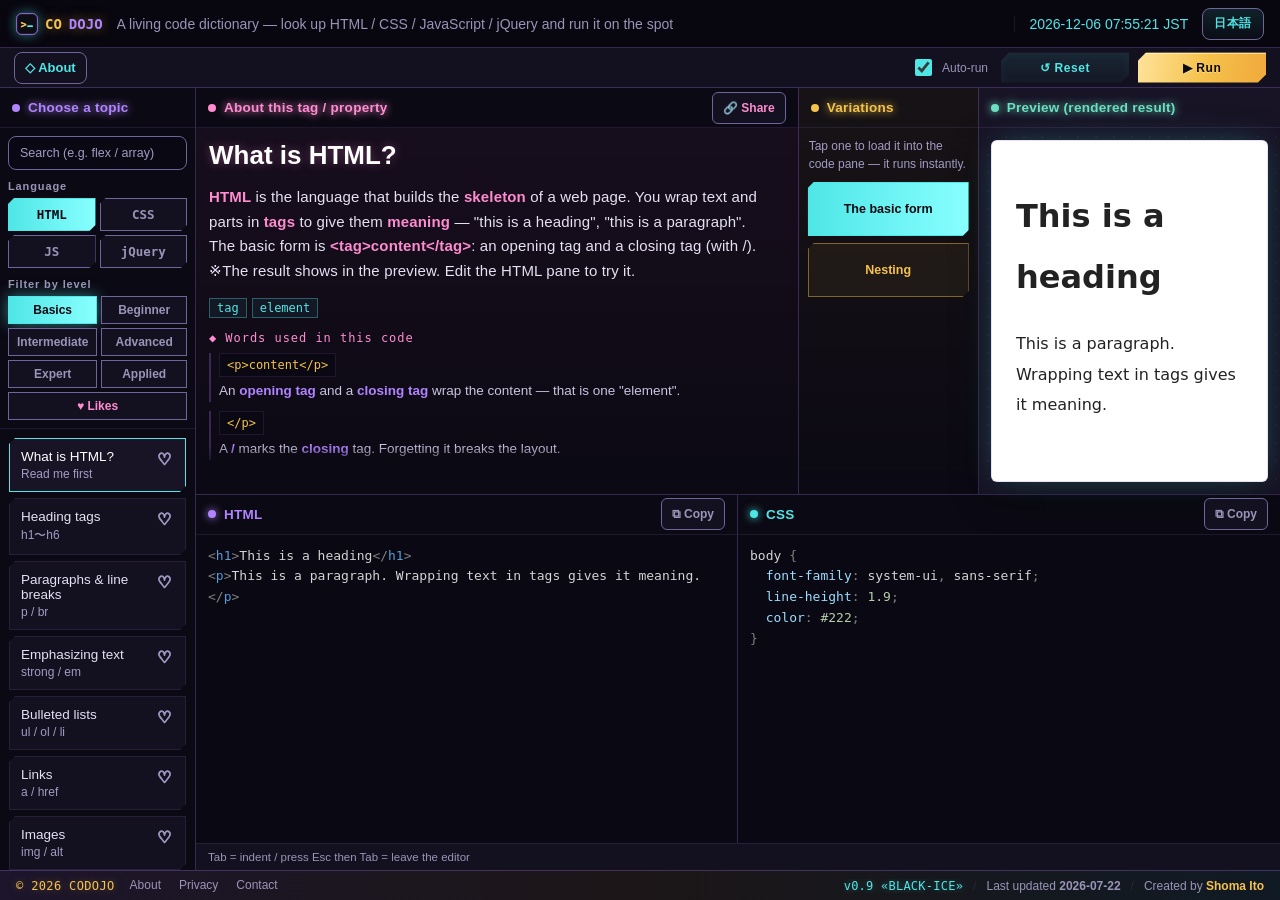
==== index.html @ 3b855302 "refactor: ブランド名を CODING NEON から CODOJO へ変更 表示名・メタ情報・ロゴを CODOJO に統一。ソースファイルを codojo.css / codojo.js に" ====
<!DOCTYPE html>
<html lang="ja">
<head>
<meta charset="utf-8">
<meta name="viewport" content="width=device-width, initial-scale=1">
<title>CODOJO — 動くコード辞書｜HTML・CSS・JavaScript・jQuery</title>
<meta name="description" content="CODOJO は、HTML・CSS・JavaScript・jQuery を引いてその場で動かせる無料のコード辞書。タグ・プロパティ・命令の意味を、丁寧な説明とすぐ動くプレビューで確かめられます。「読んでも分からない」を「見れば分かる」に。">
<meta name="author" content="Shoma Ito">
<meta name="theme-color" content="#0B0913">
<link rel="icon" href="favicon.svg" type="image/svg+xml">
<link rel="apple-touch-icon" href="apple-touch-icon.png">
<!-- ★公開前に対応：YOUR-DOMAIN.example を実際の公開ドメインへ置換（canonical / og:url / og:image / twitter:image の4箇所）。
     og:image は絶対URL必須：SNSのサーバーはサイトの外から読みに来るため、相対パスだと画像を取得できない -->
<link rel="canonical" href="https://magasasu.github.io/codojo/">
<meta property="og:type" content="website">
<meta property="og:site_name" content="CODOJO">
<meta property="og:title" content="CODOJO — 動くコード辞書">
<meta property="og:description" content="HTML・CSS・JavaScript・jQuery を引いて、その場で動かして確かめられる無料のコード辞書。">
<meta property="og:image" content="https://magasasu.github.io/codojo/ogp.png">
<meta property="og:image:width" content="1200">
<meta property="og:image:height" content="630">
<meta property="og:url" content="https://magasasu.github.io/codojo/">
<meta name="twitter:card" content="summary_large_image">
<meta name="twitter:title" content="CODOJO — 動くコード辞書">
<meta name="twitter:description" content="HTML・CSS・JavaScript・jQuery を引いて、その場で動かして確かめられる無料のコード辞書。">
<meta name="twitter:image" content="https://magasasu.github.io/codojo/ogp.png">
<link rel="stylesheet" href="css/codojo.css"></head>
<body>

<a class="skip-link" href="#descTitle" data-i18n="skip">本文へスキップ</a>

<header class="header">
  <h1 class="logo"><img class="logo-icon" src="favicon.svg" alt="" width="22" height="22">CO<b>DOJO</b></h1>
  <span class="tagline" data-i18n="tagline">動くコード辞書 — HTML / CSS / JavaScript / jQuery を引いて、その場で動かせます</span>
  <span class="spacer"></span>
  <span class="clock" id="clock">----年--月--日--時--分--秒</span>
  <button class="lang-toggle" id="langToggle" type="button" aria-label="Switch to English">EN</button>
  <a class="about-link header-about" href="about.html" data-i18n="about">◇ このサイトについて</a>
  <button class="menu-toggle" id="menuToggle" type="button" data-i18n="menu" aria-label="項目メニューを開く" aria-controls="effectsPane" aria-expanded="false">☰ メニュー</button>
</header>

<div class="toolbar">
  <a class="about-link" href="about.html" data-i18n="about">◇ このサイトについて</a>
  <div class="right" id="controls">
    <label class="auto"><input type="checkbox" id="autorun" checked> <span data-i18n="autorun">自動実行</span></label>
    <button class="btn ghost" id="resetBtn" data-i18n="reset">↺ リセット</button>
    <button class="btn primary" id="runBtn" data-i18n="run">▶ 実行</button>
  </div>
</div>

<div class="menu-backdrop" id="menuBackdrop"></div>
<main class="main" id="mainContent">
  <!-- 項目を引く（左・全高／狭い画面ではハンバーガーで開閉） -->
  <aside class="pane p-effects" id="effectsPane" role="dialog" aria-label="項目メニュー" aria-modal="false">
    <a class="drawer-about" href="about.html" data-i18n="about">◇ このサイトについて</a>
    <div class="phead"><h2 class="phead-title" id="headItems"><span class="dot" style="background:var(--violet)"></span><span data-i18n="pane_items">項目を選ぶ</span></h2></div>
    <div class="search-wrap">
      <input id="search" class="search" type="search" placeholder="検索（例: flex / 配列）" data-i18n-ph="search_ph" data-i18n-al="search_al" aria-label="全言語から項目を検索" autocomplete="off">
      <button id="searchClear" class="search-clear" type="button" title="検索をクリア" data-i18n-tt="search_clear" data-i18n-al="search_clear" aria-label="検索をクリア" hidden>✕</button>
    </div>
    <!-- 言語（HTML/CSS/JS/jQuery）と難易度は別の軸。グループ見出しで区別する -->
    <p class="group-label" id="langsLabel" data-i18n="grp_lang">言語</p>
    <div class="langs" id="langs" role="tablist" aria-labelledby="langsLabel"></div>
    <p class="group-label" id="tabsLabel" data-i18n="grp_level">難易度でしぼる</p>
    <div class="tabs" id="tabs" role="tablist" aria-labelledby="tabsLabel"></div>
    <div class="fx-list" id="list" aria-label="項目一覧"></div>
    <noscript><p style="color:#FF6076;font-size:12px;padding:8px" data-i18n="noscript">JavaScriptを有効にしてください。</p></noscript>
  </aside>

  <div class="stack">
    <!-- 上段：説明 / バリエーション / プレビュー（高さ揃い） -->
    <div class="row row-top">
      <section class="pane p-desc" aria-labelledby="descHead">
        <div class="phead"><h2 class="phead-title"><span class="dot" style="background:var(--pink)"></span><span id="descHead">この項目の説明</span></h2><button class="sharebtn" id="shareBtn" type="button" data-i18n="share" data-i18n-tt="share_tt" title="この項目へのリンクをコピー">🔗 共有</button></div>
        <div class="desc-body">
          <h3 class="desc-title" id="descTitle" tabindex="-1"></h3>
          <p class="desc-lead" id="descLead"></p>
          <div class="tags-line" id="tagsLine"></div>
          <p class="prep-title" data-i18n="prep_title">◆ このコードで使う言葉</p>
          <div class="prep" id="prep"></div>
        </div>
      </section>
      <aside class="pane p-vars" aria-labelledby="headVars">
        <div class="phead"><h2 class="phead-title" id="headVars"><span class="dot" style="background:var(--gold)"></span><span data-i18n="vars">バリエーション</span></h2></div>
        <div class="var-hint" data-i18n="var_hint">押すとコード窓に入り、すぐ反映されます。</div>
        <div class="var-list" id="vars"></div>
      </aside>
      <section class="pane p-preview" aria-labelledby="prevHead">
        <div class="phead"><h2 class="phead-title"><span class="live"></span><span id="prevHead">プレビュー（表示結果）</span></h2></div>
        <div class="frame-pad"><iframe id="preview" sandbox="allow-scripts allow-modals" title="プレビュー"></iframe></div>
      </section>
    </div>

    <!-- 操作ボタン：タブレット以下でバリエ・プレビューの下に表示（PCはツールバー右へ） -->
    <div class="row-controls" id="mobileControls"></div>

    <!-- 下段：ログ / JS / HTML / CSS（高さ揃い） -->
    <div class="row row-bottom">
      <section class="pane p-log" aria-labelledby="logLabel">
        <div class="phead"><h2 class="phead-title"><button class="pane-toggle" type="button" aria-expanded="true"><span class="dot"></span><span id="logLabel" data-i18n="log">ログ</span></button></h2></div>
        <div class="log" id="log" role="log" aria-live="polite"><div class="cl idle" data-i18n="log_idle">// 動かない時は、ここに原因を日本語で出します</div></div>
      </section>
      <section class="pane p-js" aria-labelledby="jsLabel">
        <div class="phead"><h2 class="phead-title"><button class="pane-toggle" type="button" aria-expanded="true"><span class="dot"></span><span id="jsLabel">JavaScript</span></button></h2><button class="copybtn" type="button" data-target="edJS" data-i18n="copy" data-i18n-tt="copy_tt" title="コードをコピー">⧉ コピー</button></div>
        <div class="editor"><pre class="hl" aria-hidden="true"><code id="hlJS"></code></pre><textarea id="edJS" spellcheck="false" aria-labelledby="jsLabel" aria-describedby="edHelp"></textarea></div>
      </section>
      <section class="pane p-html" aria-labelledby="htmlLabel">
        <div class="phead"><h2 class="phead-title"><button class="pane-toggle" type="button" aria-expanded="true"><span class="dot"></span><span id="htmlLabel">HTML</span></button></h2><button class="copybtn" type="button" data-target="edHTML" data-i18n="copy" data-i18n-tt="copy_tt" title="コードをコピー">⧉ コピー</button></div>
        <div class="editor"><pre class="hl" aria-hidden="true"><code id="hlHTML"></code></pre><textarea id="edHTML" spellcheck="false" aria-labelledby="htmlLabel" aria-describedby="edHelp"></textarea></div>
      </section>
      <section class="pane p-css" aria-labelledby="cssLabel">
        <div class="phead"><h2 class="phead-title"><button class="pane-toggle" type="button" aria-expanded="true"><span class="dot"></span><span id="cssLabel">CSS</span></button></h2><button class="copybtn" type="button" data-target="edCSS" data-i18n="copy" data-i18n-tt="copy_tt" title="コードをコピー">⧉ コピー</button></div>
        <div class="editor"><pre class="hl" aria-hidden="true"><code id="hlCSS"></code></pre><textarea id="edCSS" spellcheck="false" aria-labelledby="cssLabel" aria-describedby="edHelp"></textarea></div>
      </section>
    </div>
    <!-- コード窓のキー操作の案内（3窓で共有。エディタの作法そのものが教材になる） -->
    <p class="ed-help" id="edHelp" data-i18n="ed_help">Tab＝インデント／Esc を押してから Tab＝窓の外へ移動</p>
  </div>
</main>

<!-- 最下部バー：著作権（左）／バージョン・最終更新・製作者（右） -->
<footer class="ticker" id="bottomBar">
  <span class="foot-copy">© 2026 CODOJO</span>
  <nav class="foot-nav" aria-label="フッター">
    <a href="about.html" data-i18n="foot_about">このサイトについて</a>
    <a href="about.html#privacy" data-i18n="foot_privacy">プライバシー</a>
    <a href="about.html#contact" data-i18n="foot_contact">お問い合わせ</a>
  </nav>
  <span class="foot-right">
    <span class="foot-ver" id="footVer">v0.9 «BLACK-ICE»</span>
    <span class="foot-sep">/</span>
    <span class="foot-upd"><span data-i18n="foot_upd">最終更新</span> <b id="lastUpdate">2026-07-22</b></span>
    <span class="foot-sep">/</span>
    <span class="foot-author">Created by <b>Shoma Ito</b></span>
  </span>
</footer>

<!-- jquery.js=jQuery本体(文字列)、codojo.js=サイト本体のJS -->


<script src="js/jquery.js"></script>
<script src="js/htmlcss_categories.js"></script>
<script src="js/codojo.js"></script>
</body>
</html>
---- css/codojo.css ----
/* =========================================================================
   色の役割（この表を破らないこと）
     --cyan   … 「選択中／現在地」専用。言語・難易度タブ・項目・バリエの選択表示
     --gold   … 「実行」＝主要アクション専用（▶ 実行 ボタン）
     --pink   … 「お気に入り（いいね）」と説明パネルの識別
     --violet … 項目一覧・HTMLの識別色（状態ではなく“そこが何か”を示す）
     --ok/--err … 実行結果（成功／エラー）
   ※同じ意味に別の色を当てない。状態(cyan)と識別(violet/pink/gold)を混ぜない。
   ========================================================================= */
  :root{
    --void:#0B0913; --panel:#13101F; --panel2:#181426; --code:#0A0812;
    --edge:rgba(176,132,255,.26); --edge2:rgba(176,132,255,.12);
    /* 入力欄・操作部品の枠線は「どこが部品か」を示す情報なので 3:1 が要る（WCAG 1.4.11）。
       装飾用の --edge2(1.07:1) とは別に、コントラストを満たす枠色を用意する */
    --edge-input:#6F659B;
    --gold:#F5C24B; --violet:#B084FF; --cyan:#4FE6E6; --magenta:#F45BD6; --pink:#FF8BD0;
    --ok:#6CE0C0; --err:#FF6076;
    --text:#E5E1F4; --dim:#9A94B8; --dim2:#A29CC4;
    --mono:"Cascadia Code","Consolas",ui-monospace,monospace;
    --jp:"Yu Gothic","Hiragino Kaku Gothic ProN","Meiryo",sans-serif;
  }
  *{box-sizing:border-box;}
  html,body{margin:0;height:100%;background:var(--void);color:var(--text);font-family:var(--jp);}
  body{display:flex;flex-direction:column;overflow:hidden;font-size:14px;}
  ::selection{background:rgba(245,194,74,.3);}

  /* ===== スキップリンク（キーボードで項目一覧を飛ばして本文へ / WCAG 2.4.1） ===== */
  .skip-link{position:fixed;top:-100px;left:8px;z-index:100;font-family:var(--jp);font-size:13px;font-weight:800;
    color:var(--void);background:var(--cyan);border-radius:0 0 8px 8px;padding:10px 18px;text-decoration:none;transition:top .15s;}
  .skip-link:focus{top:0;outline:2px solid #fff;outline-offset:2px;}

  /* ===== スクロールバー（サイト全体でネオンテーマに統一） ===== */
  *{scrollbar-width:thin;scrollbar-color:rgba(176,132,255,.5) transparent;}
  ::-webkit-scrollbar{width:10px;height:10px;}
  ::-webkit-scrollbar-track{background:transparent;}
  ::-webkit-scrollbar-thumb{
    background:linear-gradient(180deg,rgba(176,132,255,.6),rgba(79,230,230,.5));
    border-radius:10px;border:2px solid transparent;background-clip:padding-box;}
  ::-webkit-scrollbar-thumb:hover{
    background:linear-gradient(180deg,rgba(176,132,255,.9),rgba(79,230,230,.75));
    background-clip:padding-box;}
  ::-webkit-scrollbar-corner{background:transparent;}

  /* ===== ヘッダー ===== */
  .header{display:flex;align-items:center;gap:14px;height:48px;padding:0 16px;border-bottom:1px solid var(--edge);background:rgba(7,6,14,.75);flex:none;}
  .header .logo{display:inline-flex;align-items:center;gap:7px;font-family:var(--mono);font-size:14px;font-weight:700;color:var(--gold);text-shadow:0 0 12px rgba(245,194,74,.5);white-space:nowrap;}
  .header .logo .logo-icon{width:22px;height:22px;flex:none;filter:drop-shadow(0 0 6px rgba(79,230,230,.5));}
  .header .logo b{color:var(--violet);}
  .header .tagline{font-size:14px;color:var(--dim);white-space:nowrap;overflow:hidden;text-overflow:ellipsis;}
  .header .spacer{margin-left:auto;}
  .header .clock{font-family:var(--jp);font-size:14px;color:var(--cyan);white-space:nowrap;border-left:1px solid var(--edge2);padding-left:14px;font-variant-numeric:tabular-nums;}

  /* ===== ツールバー ===== */
  .toolbar{display:flex;align-items:center;gap:12px;height:40px;padding:0 14px;border-bottom:1px solid var(--edge);background:var(--panel);flex:none;}
  .toolbar .about-link{display:inline-flex;align-items:center;min-height:32px;font-family:var(--jp);font-size:13px;font-weight:700;color:var(--cyan);text-decoration:none;padding:5px 10px;border:1px solid var(--edge-input);border-radius:8px;transition:.15s;}
  .toolbar .about-link:hover{color:#fff;border-color:var(--cyan);box-shadow:0 0 12px rgba(79,230,230,.3);}
  /* ハンバーガー（狭い画面のみ表示）／ドロワーの背景
     色は violet：このボタンが開くのは「項目一覧」であり、violet はその識別色。
     cyan は「選択中」専用のため使わない（色の役割表） */
  .menu-toggle{display:none;font-family:var(--jp);font-size:13px;font-weight:800;letter-spacing:.04em;cursor:pointer;min-height:44px;
    color:var(--void);background:linear-gradient(100deg,var(--violet),var(--pink));border:1px solid var(--violet);border-radius:8px;padding:7px 14px;transition:.15s;
    box-shadow:0 0 16px rgba(176,132,255,.5);animation:menuPulse 2s ease-in-out infinite;}
  .menu-toggle:hover{filter:brightness(1.08);box-shadow:0 0 26px rgba(255,139,208,.7);}
  .menu-toggle:focus-visible{outline:2px solid var(--cyan);outline-offset:2px;}
  @keyframes menuPulse{0%,100%{box-shadow:0 0 14px rgba(176,132,255,.45);}50%{box-shadow:0 0 24px rgba(255,139,208,.7);}}
  .menu-backdrop{display:none;position:fixed;inset:0;background:rgba(5,4,12,.62);z-index:55;backdrop-filter:blur(1px);}
  /* ヘッダー右のサイト説明リンク（タブレット時のみ表示） */
  .header .about-link.header-about{display:none;align-items:center;min-height:44px;font-family:var(--jp);font-size:12px;font-weight:700;color:var(--cyan);text-decoration:none;border:1px solid var(--edge-input);border-radius:8px;padding:5px 10px;white-space:nowrap;}
  .header .about-link.header-about:hover{color:#fff;border-color:var(--cyan);box-shadow:0 0 12px rgba(79,230,230,.3);}
  /* 言語トグル（日本語 / English） */
  .lang-toggle{font-family:var(--mono);font-size:12px;font-weight:800;letter-spacing:.05em;cursor:pointer;color:var(--cyan);min-height:32px;
    background:linear-gradient(180deg,rgba(79,230,230,.12),rgba(79,230,230,.03));border:1px solid var(--edge-input);border-radius:8px;padding:5px 11px;transition:.15s;white-space:nowrap;}
  .lang-toggle:hover{color:#fff;border-color:var(--cyan);box-shadow:0 0 12px rgba(79,230,230,.3);}
  .lang-toggle:focus-visible{outline:2px solid var(--cyan);outline-offset:2px;}
  .toolbar .right{margin-left:auto;display:flex;align-items:center;gap:9px;}
  /* チェックボックス本体は13pxしかないが、押せる範囲はラベル全体。
     ラベル側で高さを確保して、実際のタップ対象が 24px を下回らないようにする（WCAG 2.5.8） */
  label.auto{font-family:var(--jp);font-size:12px;color:var(--dim);display:flex;align-items:center;gap:7px;cursor:pointer;min-height:32px;padding:0 4px;}
  label.auto input{width:17px;height:17px;flex:none;accent-color:var(--cyan);cursor:pointer;}
  .btn{font-family:var(--jp);font-size:12px;font-weight:800;letter-spacing:.05em;cursor:pointer;border:none;padding:8px 16px;min-width:128px;text-align:center;position:relative;
      clip-path:polygon(8px 0,100% 0,100% calc(100% - 8px),calc(100% - 8px) 100%,0 100%,0 8px);transition:transform .12s,box-shadow .25s,filter .2s;}
  .btn:active{transform:translateY(1px) scale(.985);}
  .btn.primary{color:var(--void);background:linear-gradient(100deg,#FFE39B,var(--gold) 52%,#F0A93C);
      box-shadow:0 0 0 1px rgba(245,194,74,.75),0 0 16px rgba(245,194,74,.45),inset 0 1px 0 rgba(255,255,255,.55);text-shadow:0 1px 0 rgba(255,240,200,.55);}
  .btn.primary:hover{transform:translateY(-1px);filter:brightness(1.06);box-shadow:0 0 0 1px rgba(245,194,74,.95),0 0 28px rgba(245,194,74,.75),inset 0 1px 0 rgba(255,255,255,.6);}
  .btn.ghost{color:var(--cyan);background:linear-gradient(180deg,rgba(79,230,230,.10),rgba(79,230,230,.03));
      box-shadow:0 0 0 1px var(--edge2),inset 0 0 12px rgba(79,230,230,.05);}
  .btn.ghost:hover{color:#fff;transform:translateY(-1px);box-shadow:0 0 0 1px var(--cyan),0 0 20px rgba(79,230,230,.5),inset 0 0 16px rgba(79,230,230,.12);}
  /* 操作ボタンの再配置先（PCでは非表示。タブレット以下でバリエ/プレビューの下に出す） */
  .row-controls{display:none;}

  /* ===== メイングリッド ===== */
  /* 左に「動きを選ぶ」(全高)、右は 上段=バリエ/説明/プレビュー・下段=ログ/JS/HTML/CSS の2段 */
  .main{flex:1;display:grid;grid-template-columns:196px minmax(0,1fr);min-height:0;min-width:0;}
  /* 上段52%：1440×900のノートPCで、最初に開く項目の説明＋用語が収まる高さ。
     42%だと縦900pxで用語欄が44px隠れ、このサイトの要である用語解説が初見で見えなかった。
     項目により本文量は違うので、収まらない時は下端フェード（.p-desc::after）で続きを示す */
  .stack{display:grid;grid-template-rows:minmax(150px,52%) minmax(0,1fr) auto;min-height:0;min-width:0;}
  .row{display:grid;min-height:0;min-width:0;}
  /* 上段: 説明(2fr) | バリエ(=ログと同じ180px) | プレビュー(1fr)。プレビュー左端は下段のCSS列と一致 */
  .row-top{grid-template-columns:minmax(0,2fr) 180px minmax(0,1fr);border-bottom:1px solid var(--edge);}
  .row-bottom{grid-template-columns:180px minmax(0,1fr) minmax(0,1fr) minmax(0,1fr);}
  /* HTML/CSSモードではログ窓・JS窓は不要なので隠し、HTML|CSSの2カラムに広げる */
  body[data-kind="html"] .p-log, body[data-kind="css"] .p-log,
  body[data-kind="html"] .p-js,  body[data-kind="css"] .p-js{display:none;}
  body[data-kind="html"] .row-bottom, body[data-kind="css"] .row-bottom{grid-template-columns:minmax(0,1fr) minmax(0,1fr);}
  /* ただしエラーが起きた時だけはログ窓を出す。
     隠したままだと、記法ミスの原因表示（このサイトの売り）が永久に届かない */
  body[data-kind="html"].has-error .p-log, body[data-kind="css"].has-error .p-log{display:flex;}
  body[data-kind="html"].has-error .row-bottom, body[data-kind="css"].has-error .row-bottom{grid-template-columns:180px minmax(0,1fr) minmax(0,1fr);}
  /* 列の区切り線（各段の最終列以外に右ボーダー） */
  .p-vars,.p-desc,.p-log,.p-js,.p-html{border-right:1px solid var(--edge);}
  .pane{min-width:0;min-height:0;display:flex;flex-direction:column;}
  .phead{display:flex;align-items:center;gap:8px;height:40px;padding:0 12px;font-family:var(--jp);font-size:13.5px;font-weight:700;letter-spacing:.02em;border-bottom:1px solid var(--edge2);flex:none;}
  .phead .dot{width:8px;height:8px;border-radius:50%;flex:none;}
  /* 見出しの実体（h2）。パネル見出しは見た目そのままに、支援技術には見出しとして渡す */
  .phead-title{flex:1;min-width:0;align-self:stretch;display:flex;align-items:center;gap:8px;
    margin:0;font:inherit;color:inherit;letter-spacing:inherit;}
  /* パネル見出しの開閉ボタン（PCでは通常の見出しに見せる）。
     align-self:stretch が無いと文字高(21px)しか当たり判定が無く、40pxの見出しバーの上下が死角になる */
  .pane-toggle{flex:1;min-width:0;align-self:stretch;display:flex;align-items:center;gap:8px;background:none;border:none;padding:0;margin:0;font:inherit;color:inherit;letter-spacing:inherit;text-align:left;cursor:default;}
  .pane-toggle:focus-visible{outline:2px solid var(--cyan);outline-offset:-2px;}
  /* サイドバーの軸ラベル（言語 / 難易度）。同型ボタンが11個並ぶのを2群に分ける */
  .group-label{margin:10px 8px 0;font-family:var(--jp);font-size:11px;font-weight:800;letter-spacing:.08em;color:var(--dim);}
  /* コード窓のキー操作案内 */
  .ed-help{margin:0;padding:7px 12px;font-size:11.5px;color:var(--dim);background:var(--panel);border-top:1px solid var(--edge2);}
  .copybtn{margin-left:8px;display:inline-flex;align-items:center;min-height:32px;font-family:var(--jp);font-size:12px;font-weight:700;color:var(--dim);background:var(--panel);border:1px solid var(--edge-input);border-radius:6px;padding:5px 10px;cursor:pointer;transition:.14s;white-space:nowrap;flex:none;}
  .copybtn:hover{color:#fff;border-color:var(--cyan);box-shadow:0 0 10px rgba(79,230,230,.25);}
  .copybtn.done{color:var(--void);background:linear-gradient(90deg,var(--cyan),#8ff);border-color:var(--cyan);}
  .copybtn:focus-visible{outline:2px solid var(--cyan);outline-offset:2px;}
  /* 共有ボタン（説明パネル見出しの右） */
  .sharebtn{margin-left:auto;display:inline-flex;align-items:center;min-height:32px;font-family:var(--jp);font-size:12px;font-weight:700;color:var(--pink);background:var(--panel);border:1px solid var(--edge-input);border-radius:6px;padding:5px 10px;cursor:pointer;transition:.14s;white-space:nowrap;flex:none;}
  .sharebtn:hover{color:#fff;border-color:var(--pink);box-shadow:0 0 10px rgba(255,139,208,.3);}
  .sharebtn.done{color:var(--void);background:linear-gradient(90deg,var(--pink),#ffc0e2);border-color:var(--pink);}
  .sharebtn:focus-visible{outline:2px solid var(--cyan);outline-offset:2px;}

  /* 動きを選ぶ */
  .p-effects{border-right:1px solid var(--edge);}
  .p-effects .phead{color:var(--violet);}
  /* ドロワー最上部の「このサイトについて」：スマホのみ表示（PC/タブレットはヘッダーのリンクを使う） */
  .drawer-about{display:none;}
  .langs{display:grid;grid-template-columns:1fr 1fr;gap:4px;padding:6px 8px 0;flex:none;}
  .lang{font-family:var(--mono);font-size:12.5px;font-weight:700;cursor:pointer;color:var(--dim);background:var(--panel);border:1px solid var(--edge-input);padding:8px 4px;transition:.15s;
      clip-path:polygon(6px 0,100% 0,100% calc(100% - 6px),calc(100% - 6px) 100%,0 100%,0 6px);}
  .lang:hover{color:#fff;border-color:var(--cyan);}
  /* 選択中＝cyan（色の役割表を参照。状態を示す色はcyanのみ） */
  .lang.on{color:var(--void);background:linear-gradient(90deg,var(--cyan),#8ff);border-color:var(--cyan);box-shadow:0 0 12px rgba(79,230,230,.3);}
  /* 検索窓 */
  .search-wrap{position:relative;padding:8px 8px 0;flex:none;}
  .search{width:100%;box-sizing:border-box;font-family:var(--jp);font-size:12.5px;color:var(--text);background:#0a0812;border:1px solid var(--edge-input);border-radius:8px;padding:9px 30px 9px 11px;transition:.15s;}
  .search::placeholder{color:var(--dim2);}
  .search:focus{outline:none;border-color:var(--cyan);box-shadow:0 0 0 3px rgba(79,230,230,.18);}
  .search::-webkit-search-cancel-button{display:none;}
  /* [hidden] は UA の display:none と同じ詳細度のため、作者側の display:flex が黙って勝つ。
     明示的に打ち消さないと「消すものが無いのに✕が居座り、Tabでも止まる」 */
  .search-clear{position:absolute;top:8px;right:9px;width:26px;height:calc(100% - 8px);display:flex;align-items:center;justify-content:center;background:none;border:none;color:var(--dim2);font-size:12px;cursor:pointer;padding:0;border-radius:6px;}
  .search-clear[hidden]{display:none;}
  .search-clear:hover{color:var(--pink);}
  .search-clear:focus-visible{outline:2px solid var(--cyan);outline-offset:-2px;}
  .tabs{display:grid;grid-template-columns:1fr 1fr;gap:4px;padding:6px 8px 8px;border-bottom:1px solid var(--edge2);flex:none;}
  .tab{font-family:var(--jp);font-size:12px;font-weight:700;cursor:pointer;color:var(--dim);background:var(--panel);border:1px solid var(--edge-input);padding:6px 8px;transition:.15s;}
  .tab:hover{color:#fff;border-color:var(--cyan);}
  .tab.on{color:var(--void);background:linear-gradient(90deg,var(--cyan),#8ff);border-color:var(--cyan);}
  .fx-list{flex:1;overflow-y:auto;padding:9px;display:grid;gap:6px;align-content:start;}
  .fx-item{position:relative;}
  .fx{display:block;width:100%;text-align:left;font-family:var(--jp);font-size:13.5px;color:var(--text);background:var(--panel);border:1px solid var(--edge2);padding:10px 46px 10px 11px;cursor:pointer;transition:.13s;
      clip-path:polygon(6px 0,100% 0,100% calc(100% - 6px),calc(100% - 6px) 100%,0 100%,0 6px);}
  .fx small{display:block;color:var(--dim2);font-size:12px;margin-top:3px;}
  .fx:hover{border-color:var(--cyan);background:var(--panel2);transform:translateX(2px);}
  .fx.on{border-color:var(--cyan);color:#fff;box-shadow:0 0 12px rgba(79,230,230,.25);background:var(--panel2);}
  /* いいねハート＝独立したbutton（キーボード操作可・タップ領域確保） */
  .fx-item .like{position:absolute;top:2px;right:2px;width:40px;height:40px;display:flex;align-items:center;justify-content:center;
      font-style:normal;font-size:16px;font-weight:900;line-height:1;color:var(--dim2);background:none;border:none;border-radius:8px;cursor:pointer;transition:.12s;user-select:none;-webkit-text-stroke:.7px currentColor;}
  .fx-item .like:hover{color:var(--pink);}
  .fx-item .like.on{color:var(--pink);text-shadow:0 0 8px rgba(255,139,208,.65);}
  .fx-item .like:focus-visible{outline:2px solid var(--cyan);outline-offset:1px;}
  .fx-item .lang-badge{position:absolute;top:8px;right:8px;font-style:normal;font-size:10px;font-weight:800;line-height:1;padding:3px 7px;border-radius:6px;letter-spacing:.04em;color:var(--void);pointer-events:none;}
  .fx-item .lang-badge.k-html{background:var(--violet);}
  .fx-item .lang-badge.k-css{background:var(--cyan);}
  .fx-item .lang-badge.k-js{background:var(--gold);}
  .fx-item .lang-badge.k-jq{background:var(--pink);}
  /* いいねタブ：識別はpink（♥）だが、選択状態は他タブと同じcyanで示す（役割表の一貫性） */
  .tab.like-tab{grid-column:1 / -1;color:var(--pink);border-color:var(--edge-input);}
  .tab.like-tab:hover{border-color:var(--cyan);color:#fff;}
  .tab.like-tab.on{color:var(--void);background:linear-gradient(90deg,var(--cyan),#8ff);border-color:var(--cyan);}
  /* 空状態（いいね0件・検索0件）。世界観を保ったまま「次にどうするか」を示す */
  .empty-state{padding:22px 14px;text-align:center;}
  .empty-state .em-icon{font-size:30px;line-height:1;display:block;margin-bottom:10px;filter:drop-shadow(0 0 10px rgba(176,132,255,.5));}
  .empty-state .em-title{font-size:13.5px;font-weight:800;color:var(--text);margin:0 0 6px;}
  .empty-state .em-body{color:var(--dim);font-size:12px;line-height:1.75;margin:0;}
  .empty-state .em-body b{color:var(--pink);}
  .empty-state .em-cta{margin-top:12px;font-family:var(--jp);font-size:12px;font-weight:800;cursor:pointer;color:var(--void);
    background:linear-gradient(90deg,var(--cyan),#8ff);border:1px solid var(--cyan);border-radius:8px;padding:9px 16px;min-height:44px;}
  .empty-state .em-cta:hover{filter:brightness(1.08);box-shadow:0 0 14px rgba(79,230,230,.45);}
  .empty-state .em-cta:focus-visible{outline:2px solid var(--cyan);outline-offset:2px;}

  /* バリエーション（識別=金／選択=cyan） */
  .p-vars{border-right:1px solid var(--edge);background:linear-gradient(180deg,rgba(245,194,74,.05),transparent);}
  .p-vars .phead{color:var(--gold);}
  .var-list{flex:1;overflow-y:auto;padding:9px;display:grid;gap:7px;align-content:start;}
  .var{text-align:center;font-family:var(--jp);font-size:12.5px;font-weight:700;color:var(--gold);background:rgba(245,194,74,.06);border:1px solid rgba(245,194,74,.45);padding:11px 8px;min-height:54px;display:flex;align-items:center;justify-content:center;line-height:1.35;cursor:pointer;transition:.13s;
      clip-path:polygon(6px 0,100% 0,100% calc(100% - 6px),calc(100% - 6px) 100%,0 100%,0 6px);}
  .var:hover{background:rgba(245,194,74,.16);box-shadow:0 0 12px rgba(245,194,74,.3);}
  .var.on{color:var(--void);background:linear-gradient(90deg,var(--cyan),#8ff);border-color:var(--cyan);}
  /* ヒントはボタンの直上（近接の原則）。以前はリスト下端に置かれ、PCで約140px離れていた */
  .var-hint{padding:9px 10px 0;font-size:12px;color:var(--dim2);line-height:1.6;flex:none;}

  /* 説明（ピンク） */
  .p-desc{overflow-y:auto;background:linear-gradient(180deg,rgba(244,91,214,.06),transparent);}
  .p-desc .phead{color:var(--pink);position:sticky;top:0;z-index:2;background:var(--void);}
  .desc-body{padding:11px 13px;}
  /* 下端フェード＝「まだ下に続く」の合図。項目により本文量が違い必ず収まるとは限らないため、
     スクロールできること自体を見せる（sticky なので中身が短い時は下端に張り付くだけで無害） */
  .p-desc::after{content:"";position:sticky;bottom:0;left:0;flex:none;display:block;height:26px;margin-top:-26px;
    background:linear-gradient(180deg,rgba(11,9,19,0),var(--void));pointer-events:none;}
  .desc-title{font-size:26px;font-weight:800;line-height:1.3;color:#fff;margin:0 0 12px;text-shadow:0 0 10px rgba(255,139,208,.35);}
  .desc-lead{font-size:15px;line-height:1.9;letter-spacing:.01em;color:var(--text);margin:0 0 14px;}
  .desc-lead b{color:var(--pink);font-weight:700;}
  .tags-line{display:flex;flex-wrap:wrap;gap:5px;margin:0 0 13px;}
  .tags-line .t{font-family:var(--mono);font-size:12px;color:var(--cyan);border:1px solid rgba(79,230,230,.35);background:rgba(79,230,230,.06);padding:2px 7px;}
  .prep-title{font-family:var(--mono);font-size:12px;letter-spacing:.08em;color:var(--pink);margin:0 0 8px;}
  .prep{display:grid;gap:9px;}
  .prep .row{display:flex;flex-direction:column;gap:4px;border-left:2px solid var(--edge);padding-left:8px;}
  .prep .sym{align-self:flex-start;max-width:100%;font-family:var(--mono);font-size:12px;color:var(--gold);background:var(--code);border:1px solid var(--edge2);padding:2px 7px;white-space:normal;overflow-wrap:anywhere;line-height:1.5;}
  .prep .d{font-size:13.5px;color:#C9C4E0;line-height:1.7;}
  .prep .d b{color:var(--violet);}

  .p-js .phead{color:var(--gold);}
  .p-preview{min-height:0;min-width:0;display:flex;flex-direction:column;background:var(--panel2);}
  .p-preview .phead{color:var(--ok);}
  .p-preview .phead .live{width:8px;height:8px;border-radius:50%;background:var(--ok);box-shadow:0 0 8px var(--ok);animation:blink 1.5s step-end infinite;}
  @keyframes blink{50%{opacity:.3}}
  .frame-pad{flex:1;min-height:0;padding:12px;background:linear-gradient(180deg,var(--panel2),#0E0B18);background-image:radial-gradient(rgba(176,132,255,.06) 1px,transparent 1px);background-size:18px 18px;}
  iframe{width:100%;height:100%;border:1px solid var(--edge);border-radius:6px;background:#fff;box-shadow:0 10px 40px rgba(0,0,0,.4);}

  /* JS / HTML / CSS / ログ（下段パネル） */
  .p-html,.p-css,.p-log{min-height:0;min-width:0;display:flex;flex-direction:column;}
  .p-html .phead{color:var(--violet);}
  .p-css .phead{color:var(--cyan);}
  .p-log .phead{color:var(--ok);}
  .p-html .dot{background:var(--violet);box-shadow:0 0 8px var(--violet);}
  .p-css .dot{background:var(--cyan);box-shadow:0 0 8px var(--cyan);}
  .p-log .dot{background:var(--ok);box-shadow:0 0 8px var(--ok);}
  .p-js .dot{background:var(--gold);box-shadow:0 0 8px var(--gold);}

  /* VSCode風ハイライト：色付き<pre>の上に透明textareaを重ねる */
  .editor{position:relative;flex:1;min-height:0;min-width:0;overflow:hidden;background:var(--code);}
  .p-js .editor{background:#0C0916;}
  .editor>pre.hl,.editor>textarea{
    margin:0;position:absolute;top:0;left:0;right:0;bottom:0;
    font-family:var(--mono);font-size:13px;line-height:1.6;letter-spacing:0;
    padding:11px 12px;border:0;box-sizing:border-box;tab-size:2;white-space:pre-wrap;overflow-wrap:break-word;}
  .p-js .editor>pre.hl,.p-js .editor>textarea{font-size:13px;}
  /* textareaはスクロールバー分の溝を常に確保し、pre側も同じ幅を右に足す。
     これをしないと折り返し幅がズレてキャレット位置がずれる */
  .editor>pre.hl{z-index:0;color:#D4D4D4;overflow:hidden;pointer-events:none;padding-right:22px;}
  /* codeタグはブラウザ標準の等幅フォントが勝手に当たり、textareaと文字幅がずれて
     キャレット位置が狂う。全指標をpre/textareaと完全一致させる */
  .editor>pre.hl code{font-family:inherit;font-size:inherit;line-height:inherit;letter-spacing:inherit;white-space:inherit;overflow-wrap:inherit;font-style:normal;}
  .editor>textarea{z-index:1;color:transparent;background:transparent;caret-color:#E6E6E6;resize:none;outline:none;overflow-y:auto;overflow-x:hidden;scrollbar-gutter:stable;}
  /* 同じ見た目の窓が3つ並ぶため、キャレットだけでは「今どの窓にいるか」が分からない */
  .editor>textarea:focus-visible{outline:2px solid var(--cyan);outline-offset:-2px;}
  .editor>textarea::selection{background:rgba(120,150,255,.35);}
  /* トークン色（VSCode Dark+） */
  /* 斜体は文字幅が変わり折り返し位置がずれるため使わない */
  .tok-com{color:#6A9955;}
  .tok-str{color:#CE9178;}
  .tok-key{color:#569CD6;}
  .tok-num{color:#B5CEA8;}
  .tok-fn{color:#DCDCAA;}
  .tok-prop{color:#9CDCFE;}
  .tok-tag{color:#569CD6;}
  .tok-attr{color:#9CDCFE;}
  .tok-sel{color:#D7BA7D;}
  .tok-punc{color:#808080;}

  .p-log{background:var(--void);}
  .log{flex:1;overflow-y:auto;padding:9px 12px;font-family:var(--mono);font-size:12px;}
  .log .cl{display:flex;gap:8px;padding:2px 0;line-height:1.5;}
  .log .cl .t{color:var(--dim2);flex:none;}
  .log .log-ok .m{color:var(--ok);}
  .log .log-info .m{color:var(--violet);}
  .log .log-err .m{color:var(--err);}
  .log .log-err .hint{color:#ffd0d6;display:block;margin-top:2px;}
  .log .idle{color:var(--dim2);}

  /* ===== 最下部フッター（著作権／版・更新・製作者） ===== */
  .ticker{min-height:30px;flex:none;display:flex;align-items:center;gap:12px;padding:0 16px;overflow:hidden;white-space:nowrap;
      border-top:1px solid var(--edge);background:linear-gradient(90deg,rgba(176,132,255,.10),rgba(245,194,74,.07),rgba(79,230,230,.08));}
  .ticker .foot-copy{font-family:var(--mono);font-size:12px;color:var(--gold);letter-spacing:.03em;text-shadow:0 0 8px rgba(245,194,74,.35);}
  .ticker .foot-nav{display:flex;align-items:center;gap:12px;}
  /* ナビ内の独立リンクは 2.5.8 の「インライン」例外が効かないため 24px を確保する */
  .ticker .foot-nav a{display:inline-flex;align-items:center;min-height:24px;padding:0 3px;font-family:var(--jp);font-size:12px;color:var(--dim);text-decoration:none;border-bottom:1px solid transparent;}
  .ticker .foot-nav a:hover{color:var(--cyan);border-bottom-color:var(--cyan);}
  .ticker .foot-nav a:focus-visible{outline:2px solid var(--cyan);outline-offset:2px;}
  .ticker .foot-right{margin-left:auto;display:flex;align-items:center;gap:10px;min-width:0;font-size:12px;color:var(--dim);overflow:hidden;}
  .ticker .foot-ver{font-family:var(--mono);color:var(--cyan);letter-spacing:.02em;text-shadow:0 0 8px rgba(79,230,230,.4);}
  .ticker .foot-sep{color:var(--edge2);}
  .ticker .foot-upd{font-family:var(--jp);font-variant-numeric:tabular-nums;overflow:hidden;text-overflow:ellipsis;}
  .ticker .foot-upd b{color:var(--dim);font-weight:700;}
  .ticker .foot-author{font-family:var(--jp);}
  .ticker .foot-author b{color:var(--gold);font-weight:700;}

  /* ===== ネオン装飾（走査線なし・グローのみ） ===== */
  /* ヘッダー下端のネオンライン */
  .header{box-shadow:0 1px 16px -4px rgba(79,230,230,.3);}
  /* パネル見出しをネオン発光 */
  .phead{text-shadow:0 0 8px currentColor;}
  /* 選択中の言語・タブ・項目・バリエのグロー増強（すべて cyan＝選択の色） */
  .lang.on{box-shadow:0 0 16px rgba(79,230,230,.55);}
  .tab.on{box-shadow:0 0 15px rgba(79,230,230,.5);}
  .fx.on{box-shadow:0 0 16px rgba(79,230,230,.3);}
  .var.on{box-shadow:0 0 15px rgba(79,230,230,.5);}
  /* 「自動実行」が既定ONのため、実行ボタンは普段は押す必要がない。
     以前は常時脈動して画面最大の視覚重量を持ち、同じく脈動するメニューと主役を奪い合っていた。
     脈動は「自動実行OFF＝押さないと反映されない時」だけに限定する（JSが body に .manual-run を付ける） */
  body.manual-run .btn.primary{animation:btnPulse 2.4s ease-in-out infinite;}
  body.manual-run .btn.primary:hover{animation:none;}
  @keyframes btnPulse{
    0%,100%{box-shadow:0 0 0 1px rgba(245,194,74,.7),0 0 14px rgba(245,194,74,.4),inset 0 1px 0 rgba(255,255,255,.55);}
    50%{box-shadow:0 0 0 1px rgba(245,194,74,.95),0 0 26px rgba(245,194,74,.7),inset 0 1px 0 rgba(255,255,255,.6);}
  }
  /* プレビュー枠のネオン外周 */
  iframe{box-shadow:0 0 30px -8px rgba(79,230,230,.4),0 10px 40px rgba(0,0,0,.4);}

  /* ===== キーボード操作: フォーカスの可視化（clip-path要素はoutlineが欠けるためbox-shadow併用・WCAG 2.4.7） ===== */
  .btn:focus-visible,.lang:focus-visible,.tab:focus-visible,
  .fx:focus-visible,.var:focus-visible,.auto input:focus-visible{
    outline:2px solid var(--cyan);outline-offset:2px;
    box-shadow:0 0 0 4px rgba(79,230,230,.4);}

  /* ============================================================
     レスポンシブ：小型デスクトップ／タブレット(iPad)／スマホ
     PCは多ペイン固定。狭い画面では縦積み＋ページスクロールへ切替。
     ============================================================ */

  /* --- 小型デスクトップ：左カラムだけ圧縮（多ペイン維持） --- */
  @media (min-width:1025px) and (max-width:1180px){
    .main{grid-template-columns:172px minmax(0,1fr);}
    .row-top{grid-template-columns:minmax(0,2fr) 172px minmax(0,1fr);}
    .row-bottom{grid-template-columns:172px minmax(0,1fr) minmax(0,1fr) minmax(0,1fr);}
    .tab{font-size:11.5px;padding:6px 4px;}
  }

  /* --- タブレット（〜1024px）：全ペインを縦積み＋ページスクロール --- */
  @media (max-width:1024px){
    /* 画面固定をやめ、通常フロー＝ページ全体がスクロール。フッターは常に最下部 */
    html,body{height:auto;min-height:100%;}
    body{display:block;overflow:visible;}
    .main{display:block;flex:none;}
    .stack{display:block;}
    .row-bottom{display:block;}
    .row-top,.row-bottom{border-bottom:none;}
    .pane{height:auto;}
    /* ハンバーガー表示 */
    .menu-toggle{display:inline-flex;align-items:center;justify-content:center;}
    /* 「項目メニュー」は左からスライドインするドロワー（通常は隠す）。
       transform だけで隠すと要素は生きたままで、閉じていてもTabで画面外へフォーカスが飛ぶ。
       visibility:hidden で操作対象から外し、閉じるアニメーション終了後(.25s)に効かせる */
    .p-effects{position:fixed;top:0;left:0;bottom:0;width:min(86vw,300px);z-index:60;
      transform:translateX(-100%);visibility:hidden;transition:transform .25s ease, visibility 0s linear .25s;
      background:var(--panel);border-right:1px solid var(--edge);box-shadow:0 0 46px rgba(0,0,0,.6);}
    body.menu-open .p-effects{transform:translateX(0);visibility:visible;transition:transform .25s ease, visibility 0s;}
    body.menu-open .menu-backdrop{display:block;}
    .p-effects .fx-list{max-height:none;}   /* ドロワーは全高なので内部で伸ばす */
    /* 枠線を縦積み用に付け替え（右罫線→下罫線） */
    .p-vars,.p-desc,.p-log,.p-js,.p-html,.p-css,.p-preview{
      border-right:none;border-bottom:1px solid var(--edge);}
    /* 上段：説明 → バリエーション → プレビュー を全幅で縦に積む。
       以前は バリエ(1/3)｜プレビュー(2/3) の2カラムで、プレビュー(52vh)に引き伸ばされた
       バリエ欄にタブレットで461pxの死んだ余白ができ、見出しもスマホで2行に折れていた */
    .row-top{display:block;}
    .p-desc{overflow:visible;}
    .p-desc::after{display:none;}      /* 縦積み時はページごとスクロールするためフェード不要 */
    /* パネル内スクロールが無くなるため見出しの追従も不要。
       残すとページスクロール時にヘッダーへ貼り付いてくる */
    .p-desc .phead{position:static;}
    .p-vars{border-right:none;border-bottom:1px solid var(--edge);}
    /* バリエーションは横並びのチップに。数が少なくても余白が死なない */
    .p-vars .var-list{flex:none;display:flex;flex-wrap:wrap;gap:8px;overflow:visible;padding:9px 10px 12px;}
    .p-vars .var{flex:1 1 auto;min-width:132px;}
    .p-preview{border-bottom:none;}
    .frame-pad{flex:none;height:52vh;min-height:300px;}
    /* flex:1 だと flex-basis:0% で高さが潰れコードが見えなくなるため flex:none で固定 */
    .editor{flex:none;height:230px;}
    /* タップしやすく（推奨44px）＋中身が枠からはみ出さないよう中央寄せ */
    .lang,.tab,.var{min-height:44px;display:flex;align-items:center;justify-content:center;padding:9px 10px;line-height:1.25;text-align:center;}
    .fx{min-height:48px;display:flex;flex-direction:column;justify-content:center;gap:2px;padding:10px 50px 10px 12px;}
    .fx>span{white-space:normal;word-break:break-word;}
    .fx small{margin-top:0;}
    .fx-item .like{width:44px;height:44px;}
    /* --- ヘッダーに集約：タイトル｜このサイトについて｜メニュー（上部に固定） --- */
    .header{position:sticky;top:0;z-index:50;height:auto;flex-wrap:wrap;gap:6px 10px;padding:12px 16px;}
    .header .logo{font-size:17px;}
    .header .tagline{display:none;}
    .header .clock{display:none;}
    .header .spacer{display:none;}
    .header .about-link.header-about{display:inline-flex;align-items:center;margin-left:auto;font-size:12.5px;}
    /* ツールバーのバーは廃止（中身はヘッダーと下段の操作バーへ移動済み） */
    .toolbar{display:none;}
    /* 自動実行/リセット/実行：バリエ・プレビューの下に横並びで表示 */
    .row-controls{display:flex;align-items:center;justify-content:flex-end;flex-wrap:wrap;gap:10px;
      padding:12px 16px;border-bottom:1px solid var(--edge);background:var(--panel);}
    .row-controls .right{margin-left:0;}
    .row-controls label.auto{font-size:12px;min-height:44px;}
    /* --- フッター：中央寄せ3段スタックでおしゃれに（常に最下部） --- */
    .ticker{min-height:auto;flex-direction:column;flex-wrap:wrap;align-items:center;justify-content:center;text-align:center;gap:11px;padding:22px 16px 26px;
      background:linear-gradient(180deg,rgba(176,132,255,.09),rgba(79,230,230,.05),transparent);}
    .ticker .foot-nav{order:1;gap:14px;}
    .ticker .foot-nav a{font-size:13.5px;border-bottom-color:var(--edge2);display:inline-flex;align-items:center;min-height:44px;padding:0 6px;}
    .header .about-link.header-about{min-height:40px;}
    .ticker .foot-copy{order:2;font-size:14px;}
    .ticker .foot-right{order:3;margin-left:0;flex-wrap:wrap;justify-content:center;gap:6px 10px;font-size:12.5px;}
    /* --- 下段パネル：見出しタップで開閉するアコーディオン（既定は開いた状態） --- */
    .p-log .pane-toggle,.p-js .pane-toggle,.p-html .pane-toggle,.p-css .pane-toggle{cursor:pointer;user-select:none;}
    .p-log .phead .dot,.p-js .phead .dot,.p-html .phead .dot,.p-css .phead .dot{display:none;}
    .p-log .pane-toggle::before{content:"📋";margin-right:3px;}
    .p-js .pane-toggle::before{content:"⚡";margin-right:3px;}
    .p-html .pane-toggle::before{content:"📄";margin-right:3px;}
    .p-css .pane-toggle::before{content:"🎨";margin-right:3px;}
    .p-log .pane-toggle::after,.p-js .pane-toggle::after,.p-html .pane-toggle::after,.p-css .pane-toggle::after{
      content:"▾ 閉じる";margin-left:auto;font-size:12px;font-weight:700;color:var(--dim);letter-spacing:.02em;}
    .p-log.collapsed .pane-toggle::after,.p-js.collapsed .pane-toggle::after,.p-html.collapsed .pane-toggle::after,.p-css.collapsed .pane-toggle::after{content:"▸ 開く";color:var(--cyan);}
    :root[data-lang="en"] .p-log .pane-toggle::after,:root[data-lang="en"] .p-js .pane-toggle::after,:root[data-lang="en"] .p-html .pane-toggle::after,:root[data-lang="en"] .p-css .pane-toggle::after{content:"▾ Close";}
    :root[data-lang="en"] .p-log.collapsed .pane-toggle::after,:root[data-lang="en"] .p-js.collapsed .pane-toggle::after,:root[data-lang="en"] .p-html.collapsed .pane-toggle::after,:root[data-lang="en"] .p-css.collapsed .pane-toggle::after{content:"▸ Open";}
    .p-js.collapsed .copybtn,.p-html.collapsed .copybtn,.p-css.collapsed .copybtn{display:none;}
    /* 既定は表示（開いた状態）。collapsed が付くと本文を隠す */
    .p-log.collapsed .log,.p-js.collapsed .editor,.p-html.collapsed .editor,.p-css.collapsed .editor{display:none;}
  }

  /* --- スマホ（〜640px）：ヘッダーはロゴのみ・自動実行/時計/タグラインを省略 --- */
  @media (max-width:640px){
    body{font-size:13.5px;}
    /* ヘッダー：ロゴだけに絞ってすっきり（タグライン・時計は非表示） */
    .header{height:auto;padding:11px 14px;}
    .header .logo{font-size:16px;}
    .header .spacer{display:none;}
    .header .tagline{display:none;}
    .header .clock{display:none;}
    /* スマホではヘッダーをロゴ＋メニューのみに。「このサイトについて」はメニュー（ドロワー）最上部へ */
    .header .about-link.header-about{display:none;}
    .menu-toggle{margin-left:auto;}
    /* 「このサイトについて」はドロワー最下部へ。以前は最上部にあり、
       項目を探しに来た人の視界で最も大きく明るい要素になっていた（メニューの目的と優先順位が逆） */
    .p-effects .drawer-about{display:flex;align-items:center;justify-content:center;order:99;margin-top:auto;
      font-family:var(--jp);font-size:12.5px;font-weight:700;color:var(--cyan);text-decoration:none;text-align:center;
      margin:auto 8px 10px;padding:10px;border:1px solid var(--edge-input);border-radius:8px;background:transparent;min-height:44px;flex:none;}
    .p-effects .drawer-about:active{filter:brightness(1.12);}
    /* 操作バー（バリエ/プレビューの下）：ボタンは小さめでもタップ44px確保 */
    .row-controls{padding:11px 14px;gap:8px;}
    .row-controls .btn{flex:0 0 auto;min-width:0;min-height:44px;padding:9px 16px;font-size:12.5px;}
    .row-controls .auto{font-size:12px;}
    .langs{grid-template-columns:1fr 1fr;}
    .frame-pad{flex:none;height:64vw;min-height:260px;}
    .editor{flex:none;height:200px;}
    .lang,.tab,.fx,.var{min-height:46px;}
    /* サイト自身が「タップは44px」と決めている以上、例外を作らない */
    .copybtn,.sharebtn,.lang-toggle,.search-clear{min-height:44px;}
    .search-clear{width:34px;}
    .search{padding-right:38px;}
    /* フッターは上のタブレット用スタック表示をそのまま利用 */
  }

  /* ===== 英語表示：日本語向けの行間だと字面が低く間延びするため詰める（B-4） ===== */
  :root[data-lang="en"] .desc-lead{line-height:1.65;}
  :root[data-lang="en"] .prep .d{line-height:1.55;}
  :root[data-lang="en"] .like-empty{line-height:1.6;}
  :root[data-lang="en"] .var-hint{line-height:1.5;}

  /* ============================================================
     強制カラーモード（Windowsハイコントラスト等 / WCAG 1.4.1・1.3.1）
     このサイトの「選択中」表示は gradient と box-shadow に全依存しているが、
     強制カラーでは background-image も box-shadow も強制的に無効化される。
     その結果 .lang.on と .lang が見分けられなくなる（＝現在地が消える）。
     色を奪われても意味が残るよう、outline と ✓ で選択を示す。
     ロゴが「白黒でも成立するか」を問うのと同じ思想。
     ============================================================ */
  @media (forced-colors: active){
    .lang.on,.tab.on,.var.on,.fx.on{
      outline:3px solid Highlight;outline-offset:-3px;forced-color-adjust:none;
      background:Highlight;color:HighlightText;}
    .lang.on::before,.tab.on::before,.var.on::before{content:"✓ ";font-weight:900;}
    .fx.on::after{content:"◀ 選択中";position:absolute;right:48px;top:50%;transform:translateY(-50%);font-size:10px;font-weight:800;}
    :root[data-lang="en"] .fx.on::after{content:"◀ current";}
    /* いいね：色が失われるため文字で状態を示す */
    .fx-item .like.on::after{content:"✓";font-size:9px;position:absolute;right:2px;bottom:2px;}
    /* 枠線が消えるパネル境界を明示 */
    .pane,.phead,.editor{border-color:CanvasText;}
    .skip-link{border:2px solid CanvasText;}
  }

  /* ===== 動きを減らす設定（前庭障害・光過敏への配慮 / WCAG 2.3.3） ===== */
  @media (prefers-reduced-motion: reduce){
    *,*::before,*::after{
      animation-duration:0.001ms !important;
      animation-iteration-count:1 !important;
      transition-duration:0.001ms !important;
      scroll-behavior:auto !important;
    }
  }
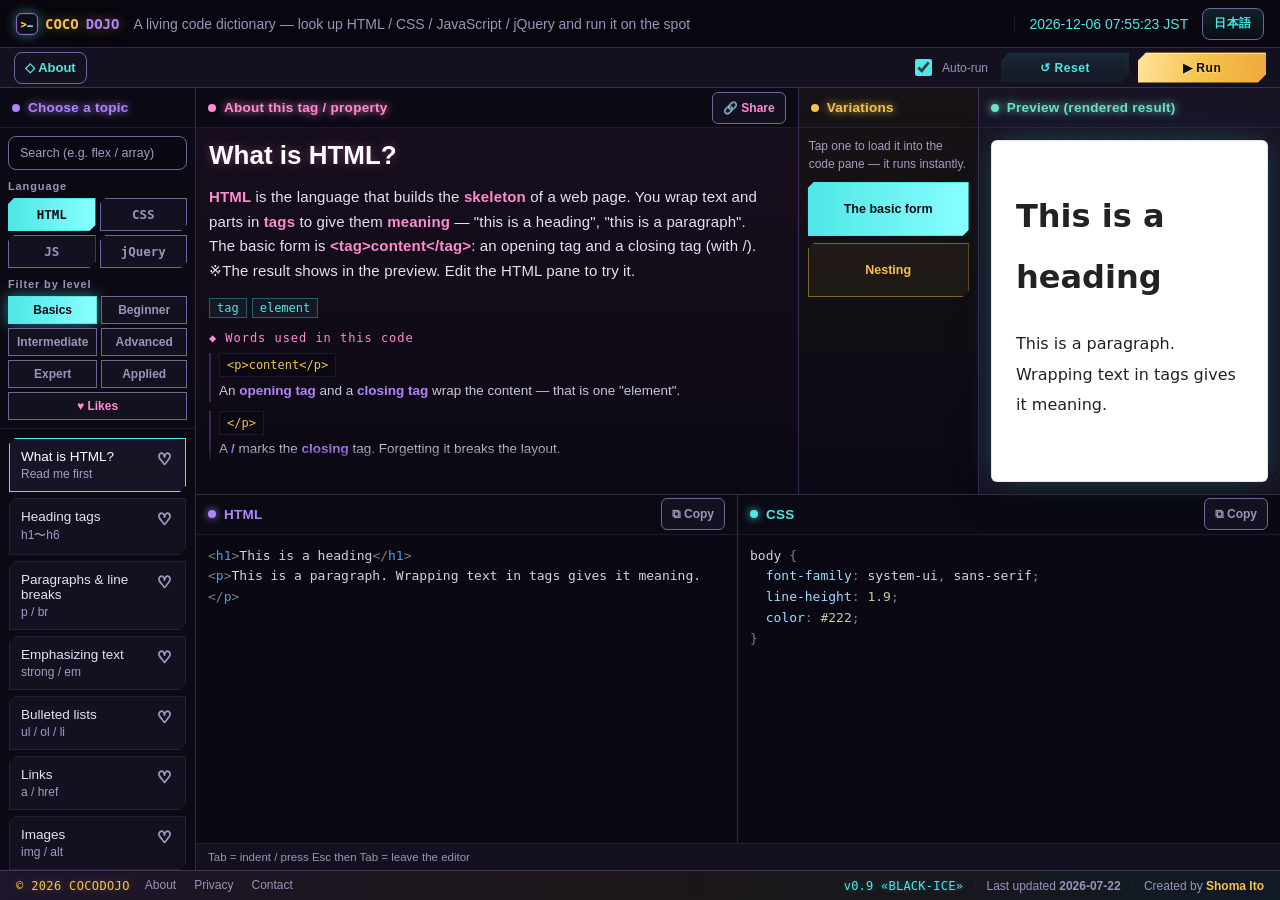
==== commit 1b39cee8: "refactor: ブランド名を COCODOJO に変更 表示名・メタ・ロゴ・ソースファイル名（cocodojo.css / cocodojo.js）・公開URL（/cocodojo/）を COCO" ====
--- a/index.html
+++ b/index.html
@@ -3,34 +3,34 @@
 <head>
 <meta charset="utf-8">
 <meta name="viewport" content="width=device-width, initial-scale=1">
-<title>CODOJO — 動くコード辞書｜HTML・CSS・JavaScript・jQuery</title>
-<meta name="description" content="CODOJO は、HTML・CSS・JavaScript・jQuery を引いてその場で動かせる無料のコード辞書。タグ・プロパティ・命令の意味を、丁寧な説明とすぐ動くプレビューで確かめられます。「読んでも分からない」を「見れば分かる」に。">
+<title>COCODOJO — 動くコード辞書｜HTML・CSS・JavaScript・jQuery</title>
+<meta name="description" content="COCODOJO は、HTML・CSS・JavaScript・jQuery を引いてその場で動かせる無料のコード辞書。タグ・プロパティ・命令の意味を、丁寧な説明とすぐ動くプレビューで確かめられます。「読んでも分からない」を「見れば分かる」に。">
 <meta name="author" content="Shoma Ito">
 <meta name="theme-color" content="#0B0913">
 <link rel="icon" href="favicon.svg" type="image/svg+xml">
 <link rel="apple-touch-icon" href="apple-touch-icon.png">
 <!-- ★公開前に対応：YOUR-DOMAIN.example を実際の公開ドメインへ置換（canonical / og:url / og:image / twitter:image の4箇所）。
      og:image は絶対URL必須：SNSのサーバーはサイトの外から読みに来るため、相対パスだと画像を取得できない -->
-<link rel="canonical" href="https://magasasu.github.io/codojo/">
+<link rel="canonical" href="https://magasasu.github.io/cocodojo/">
 <meta property="og:type" content="website">
-<meta property="og:site_name" content="CODOJO">
-<meta property="og:title" content="CODOJO — 動くコード辞書">
+<meta property="og:site_name" content="COCODOJO">
+<meta property="og:title" content="COCODOJO — 動くコード辞書">
 <meta property="og:description" content="HTML・CSS・JavaScript・jQuery を引いて、その場で動かして確かめられる無料のコード辞書。">
-<meta property="og:image" content="https://magasasu.github.io/codojo/ogp.png">
+<meta property="og:image" content="https://magasasu.github.io/cocodojo/ogp.png">
 <meta property="og:image:width" content="1200">
 <meta property="og:image:height" content="630">
-<meta property="og:url" content="https://magasasu.github.io/codojo/">
+<meta property="og:url" content="https://magasasu.github.io/cocodojo/">
 <meta name="twitter:card" content="summary_large_image">
-<meta name="twitter:title" content="CODOJO — 動くコード辞書">
+<meta name="twitter:title" content="COCODOJO — 動くコード辞書">
 <meta name="twitter:description" content="HTML・CSS・JavaScript・jQuery を引いて、その場で動かして確かめられる無料のコード辞書。">
-<meta name="twitter:image" content="https://magasasu.github.io/codojo/ogp.png">
-<link rel="stylesheet" href="css/codojo.css"></head>
+<meta name="twitter:image" content="https://magasasu.github.io/cocodojo/ogp.png">
+<link rel="stylesheet" href="css/cocodojo.css"></head>
 <body>
 
 <a class="skip-link" href="#descTitle" data-i18n="skip">本文へスキップ</a>
 
 <header class="header">
-  <h1 class="logo"><img class="logo-icon" src="favicon.svg" alt="" width="22" height="22">CO<b>DOJO</b></h1>
+  <h1 class="logo"><img class="logo-icon" src="favicon.svg" alt="" width="22" height="22">COCO<b>DOJO</b></h1>
   <span class="tagline" data-i18n="tagline">動くコード辞書 — HTML / CSS / JavaScript / jQuery を引いて、その場で動かせます</span>
   <span class="spacer"></span>
   <span class="clock" id="clock">----年--月--日--時--分--秒</span>
@@ -120,7 +120,7 @@
 
 <!-- 最下部バー：著作権（左）／バージョン・最終更新・製作者（右） -->
 <footer class="ticker" id="bottomBar">
-  <span class="foot-copy">© 2026 CODOJO</span>
+  <span class="foot-copy">© 2026 COCODOJO</span>
   <nav class="foot-nav" aria-label="フッター">
     <a href="about.html" data-i18n="foot_about">このサイトについて</a>
     <a href="about.html#privacy" data-i18n="foot_privacy">プライバシー</a>
@@ -135,11 +135,11 @@
   </span>
 </footer>
 
-<!-- jquery.js=jQuery本体(文字列)、codojo.js=サイト本体のJS -->
+<!-- jquery.js=jQuery本体(文字列)、cocodojo.js=サイト本体のJS -->
 
 
 <script src="js/jquery.js"></script>
 <script src="js/htmlcss_categories.js"></script>
-<script src="js/codojo.js"></script>
+<script src="js/cocodojo.js"></script>
 </body>
 </html>
--- a/css/cocodojo.css
+++ b/css/cocodojo.css
@@ -0,0 +1,500 @@
+/* =========================================================================
+   色の役割（この表を破らないこと）
+     --cyan   … 「選択中／現在地」専用。言語・難易度タブ・項目・バリエの選択表示
+     --gold   … 「実行」＝主要アクション専用（▶ 実行 ボタン）
+     --pink   … 「お気に入り（いいね）」と説明パネルの識別
+     --violet … 項目一覧・HTMLの識別色（状態ではなく“そこが何か”を示す）
+     --ok/--err … 実行結果（成功／エラー）
+   ※同じ意味に別の色を当てない。状態(cyan)と識別(violet/pink/gold)を混ぜない。
+   ========================================================================= */
+  :root{
+    --void:#0B0913; --panel:#13101F; --panel2:#181426; --code:#0A0812;
+    --edge:rgba(176,132,255,.26); --edge2:rgba(176,132,255,.12);
+    /* 入力欄・操作部品の枠線は「どこが部品か」を示す情報なので 3:1 が要る（WCAG 1.4.11）。
+       装飾用の --edge2(1.07:1) とは別に、コントラストを満たす枠色を用意する */
+    --edge-input:#6F659B;
+    --gold:#F5C24B; --violet:#B084FF; --cyan:#4FE6E6; --magenta:#F45BD6; --pink:#FF8BD0;
+    --ok:#6CE0C0; --err:#FF6076;
+    --text:#E5E1F4; --dim:#9A94B8; --dim2:#A29CC4;
+    --mono:"Cascadia Code","Consolas",ui-monospace,monospace;
+    --jp:"Yu Gothic","Hiragino Kaku Gothic ProN","Meiryo",sans-serif;
+  }
+  *{box-sizing:border-box;}
+  html,body{margin:0;height:100%;background:var(--void);color:var(--text);font-family:var(--jp);}
+  body{display:flex;flex-direction:column;overflow:hidden;font-size:14px;}
+  ::selection{background:rgba(245,194,74,.3);}
+
+  /* ===== スキップリンク（キーボードで項目一覧を飛ばして本文へ / WCAG 2.4.1） ===== */
+  .skip-link{position:fixed;top:-100px;left:8px;z-index:100;font-family:var(--jp);font-size:13px;font-weight:800;
+    color:var(--void);background:var(--cyan);border-radius:0 0 8px 8px;padding:10px 18px;text-decoration:none;transition:top .15s;}
+  .skip-link:focus{top:0;outline:2px solid #fff;outline-offset:2px;}
+
+  /* ===== スクロールバー（サイト全体でネオンテーマに統一） ===== */
+  *{scrollbar-width:thin;scrollbar-color:rgba(176,132,255,.5) transparent;}
+  ::-webkit-scrollbar{width:10px;height:10px;}
+  ::-webkit-scrollbar-track{background:transparent;}
+  ::-webkit-scrollbar-thumb{
+    background:linear-gradient(180deg,rgba(176,132,255,.6),rgba(79,230,230,.5));
+    border-radius:10px;border:2px solid transparent;background-clip:padding-box;}
+  ::-webkit-scrollbar-thumb:hover{
+    background:linear-gradient(180deg,rgba(176,132,255,.9),rgba(79,230,230,.75));
+    background-clip:padding-box;}
+  ::-webkit-scrollbar-corner{background:transparent;}
+
+  /* ===== ヘッダー ===== */
+  .header{display:flex;align-items:center;gap:14px;height:48px;padding:0 16px;border-bottom:1px solid var(--edge);background:rgba(7,6,14,.75);flex:none;}
+  .header .logo{display:inline-flex;align-items:center;gap:7px;font-family:var(--mono);font-size:14px;font-weight:700;color:var(--gold);text-shadow:0 0 12px rgba(245,194,74,.5);white-space:nowrap;}
+  .header .logo .logo-icon{width:22px;height:22px;flex:none;filter:drop-shadow(0 0 6px rgba(79,230,230,.5));}
+  .header .logo b{color:var(--violet);}
+  .header .tagline{font-size:14px;color:var(--dim);white-space:nowrap;overflow:hidden;text-overflow:ellipsis;}
+  .header .spacer{margin-left:auto;}
+  .header .clock{font-family:var(--jp);font-size:14px;color:var(--cyan);white-space:nowrap;border-left:1px solid var(--edge2);padding-left:14px;font-variant-numeric:tabular-nums;}
+
+  /* ===== ツールバー ===== */
+  .toolbar{display:flex;align-items:center;gap:12px;height:40px;padding:0 14px;border-bottom:1px solid var(--edge);background:var(--panel);flex:none;}
+  .toolbar .about-link{display:inline-flex;align-items:center;min-height:32px;font-family:var(--jp);font-size:13px;font-weight:700;color:var(--cyan);text-decoration:none;padding:5px 10px;border:1px solid var(--edge-input);border-radius:8px;transition:.15s;}
+  .toolbar .about-link:hover{color:#fff;border-color:var(--cyan);box-shadow:0 0 12px rgba(79,230,230,.3);}
+  /* ハンバーガー（狭い画面のみ表示）／ドロワーの背景
+     色は violet：このボタンが開くのは「項目一覧」であり、violet はその識別色。
+     cyan は「選択中」専用のため使わない（色の役割表） */
+  .menu-toggle{display:none;font-family:var(--jp);font-size:13px;font-weight:800;letter-spacing:.04em;cursor:pointer;min-height:44px;
+    color:var(--void);background:linear-gradient(100deg,var(--violet),var(--pink));border:1px solid var(--violet);border-radius:8px;padding:7px 14px;transition:.15s;
+    box-shadow:0 0 16px rgba(176,132,255,.5);animation:menuPulse 2s ease-in-out infinite;}
+  .menu-toggle:hover{filter:brightness(1.08);box-shadow:0 0 26px rgba(255,139,208,.7);}
+  .menu-toggle:focus-visible{outline:2px solid var(--cyan);outline-offset:2px;}
+  @keyframes menuPulse{0%,100%{box-shadow:0 0 14px rgba(176,132,255,.45);}50%{box-shadow:0 0 24px rgba(255,139,208,.7);}}
+  .menu-backdrop{display:none;position:fixed;inset:0;background:rgba(5,4,12,.62);z-index:55;backdrop-filter:blur(1px);}
+  /* ヘッダー右のサイト説明リンク（タブレット時のみ表示） */
+  .header .about-link.header-about{display:none;align-items:center;min-height:44px;font-family:var(--jp);font-size:12px;font-weight:700;color:var(--cyan);text-decoration:none;border:1px solid var(--edge-input);border-radius:8px;padding:5px 10px;white-space:nowrap;}
+  .header .about-link.header-about:hover{color:#fff;border-color:var(--cyan);box-shadow:0 0 12px rgba(79,230,230,.3);}
+  /* 言語トグル（日本語 / English） */
+  .lang-toggle{font-family:var(--mono);font-size:12px;font-weight:800;letter-spacing:.05em;cursor:pointer;color:var(--cyan);min-height:32px;
+    background:linear-gradient(180deg,rgba(79,230,230,.12),rgba(79,230,230,.03));border:1px solid var(--edge-input);border-radius:8px;padding:5px 11px;transition:.15s;white-space:nowrap;}
+  .lang-toggle:hover{color:#fff;border-color:var(--cyan);box-shadow:0 0 12px rgba(79,230,230,.3);}
+  .lang-toggle:focus-visible{outline:2px solid var(--cyan);outline-offset:2px;}
+  .toolbar .right{margin-left:auto;display:flex;align-items:center;gap:9px;}
+  /* チェックボックス本体は13pxしかないが、押せる範囲はラベル全体。
+     ラベル側で高さを確保して、実際のタップ対象が 24px を下回らないようにする（WCAG 2.5.8） */
+  label.auto{font-family:var(--jp);font-size:12px;color:var(--dim);display:flex;align-items:center;gap:7px;cursor:pointer;min-height:32px;padding:0 4px;}
+  label.auto input{width:17px;height:17px;flex:none;accent-color:var(--cyan);cursor:pointer;}
+  .btn{font-family:var(--jp);font-size:12px;font-weight:800;letter-spacing:.05em;cursor:pointer;border:none;padding:8px 16px;min-width:128px;text-align:center;position:relative;
+      clip-path:polygon(8px 0,100% 0,100% calc(100% - 8px),calc(100% - 8px) 100%,0 100%,0 8px);transition:transform .12s,box-shadow .25s,filter .2s;}
+  .btn:active{transform:translateY(1px) scale(.985);}
+  .btn.primary{color:var(--void);background:linear-gradient(100deg,#FFE39B,var(--gold) 52%,#F0A93C);
+      box-shadow:0 0 0 1px rgba(245,194,74,.75),0 0 16px rgba(245,194,74,.45),inset 0 1px 0 rgba(255,255,255,.55);text-shadow:0 1px 0 rgba(255,240,200,.55);}
+  .btn.primary:hover{transform:translateY(-1px);filter:brightness(1.06);box-shadow:0 0 0 1px rgba(245,194,74,.95),0 0 28px rgba(245,194,74,.75),inset 0 1px 0 rgba(255,255,255,.6);}
+  .btn.ghost{color:var(--cyan);background:linear-gradient(180deg,rgba(79,230,230,.10),rgba(79,230,230,.03));
+      box-shadow:0 0 0 1px var(--edge2),inset 0 0 12px rgba(79,230,230,.05);}
+  .btn.ghost:hover{color:#fff;transform:translateY(-1px);box-shadow:0 0 0 1px var(--cyan),0 0 20px rgba(79,230,230,.5),inset 0 0 16px rgba(79,230,230,.12);}
+  /* 操作ボタンの再配置先（PCでは非表示。タブレット以下でバリエ/プレビューの下に出す） */
+  .row-controls{display:none;}
+
+  /* ===== メイングリッド ===== */
+  /* 左に「動きを選ぶ」(全高)、右は 上段=バリエ/説明/プレビュー・下段=ログ/JS/HTML/CSS の2段 */
+  .main{flex:1;display:grid;grid-template-columns:196px minmax(0,1fr);min-height:0;min-width:0;}
+  /* 上段52%：1440×900のノートPCで、最初に開く項目の説明＋用語が収まる高さ。
+     42%だと縦900pxで用語欄が44px隠れ、このサイトの要である用語解説が初見で見えなかった。
+     項目により本文量は違うので、収まらない時は下端フェード（.p-desc::after）で続きを示す */
+  .stack{display:grid;grid-template-rows:minmax(150px,52%) minmax(0,1fr) auto;min-height:0;min-width:0;}
+  .row{display:grid;min-height:0;min-width:0;}
+  /* 上段: 説明(2fr) | バリエ(=ログと同じ180px) | プレビュー(1fr)。プレビュー左端は下段のCSS列と一致 */
+  .row-top{grid-template-columns:minmax(0,2fr) 180px minmax(0,1fr);border-bottom:1px solid var(--edge);}
+  .row-bottom{grid-template-columns:180px minmax(0,1fr) minmax(0,1fr) minmax(0,1fr);}
+  /* HTML/CSSモードではログ窓・JS窓は不要なので隠し、HTML|CSSの2カラムに広げる */
+  body[data-kind="html"] .p-log, body[data-kind="css"] .p-log,
+  body[data-kind="html"] .p-js,  body[data-kind="css"] .p-js{display:none;}
+  body[data-kind="html"] .row-bottom, body[data-kind="css"] .row-bottom{grid-template-columns:minmax(0,1fr) minmax(0,1fr);}
+  /* ただしエラーが起きた時だけはログ窓を出す。
+     隠したままだと、記法ミスの原因表示（このサイトの売り）が永久に届かない */
+  body[data-kind="html"].has-error .p-log, body[data-kind="css"].has-error .p-log{display:flex;}
+  body[data-kind="html"].has-error .row-bottom, body[data-kind="css"].has-error .row-bottom{grid-template-columns:180px minmax(0,1fr) minmax(0,1fr);}
+  /* 列の区切り線（各段の最終列以外に右ボーダー） */
+  .p-vars,.p-desc,.p-log,.p-js,.p-html{border-right:1px solid var(--edge);}
+  .pane{min-width:0;min-height:0;display:flex;flex-direction:column;}
+  .phead{display:flex;align-items:center;gap:8px;height:40px;padding:0 12px;font-family:var(--jp);font-size:13.5px;font-weight:700;letter-spacing:.02em;border-bottom:1px solid var(--edge2);flex:none;}
+  .phead .dot{width:8px;height:8px;border-radius:50%;flex:none;}
+  /* 見出しの実体（h2）。パネル見出しは見た目そのままに、支援技術には見出しとして渡す */
+  .phead-title{flex:1;min-width:0;align-self:stretch;display:flex;align-items:center;gap:8px;
+    margin:0;font:inherit;color:inherit;letter-spacing:inherit;}
+  /* パネル見出しの開閉ボタン（PCでは通常の見出しに見せる）。
+     align-self:stretch が無いと文字高(21px)しか当たり判定が無く、40pxの見出しバーの上下が死角になる */
+  .pane-toggle{flex:1;min-width:0;align-self:stretch;display:flex;align-items:center;gap:8px;background:none;border:none;padding:0;margin:0;font:inherit;color:inherit;letter-spacing:inherit;text-align:left;cursor:default;}
+  .pane-toggle:focus-visible{outline:2px solid var(--cyan);outline-offset:-2px;}
+  /* サイドバーの軸ラベル（言語 / 難易度）。同型ボタンが11個並ぶのを2群に分ける */
+  .group-label{margin:10px 8px 0;font-family:var(--jp);font-size:11px;font-weight:800;letter-spacing:.08em;color:var(--dim);}
+  /* コード窓のキー操作案内 */
+  .ed-help{margin:0;padding:7px 12px;font-size:11.5px;color:var(--dim);background:var(--panel);border-top:1px solid var(--edge2);}
+  .copybtn{margin-left:8px;display:inline-flex;align-items:center;min-height:32px;font-family:var(--jp);font-size:12px;font-weight:700;color:var(--dim);background:var(--panel);border:1px solid var(--edge-input);border-radius:6px;padding:5px 10px;cursor:pointer;transition:.14s;white-space:nowrap;flex:none;}
+  .copybtn:hover{color:#fff;border-color:var(--cyan);box-shadow:0 0 10px rgba(79,230,230,.25);}
+  .copybtn.done{color:var(--void);background:linear-gradient(90deg,var(--cyan),#8ff);border-color:var(--cyan);}
+  .copybtn:focus-visible{outline:2px solid var(--cyan);outline-offset:2px;}
+  /* 共有ボタン（説明パネル見出しの右） */
+  .sharebtn{margin-left:auto;display:inline-flex;align-items:center;min-height:32px;font-family:var(--jp);font-size:12px;font-weight:700;color:var(--pink);background:var(--panel);border:1px solid var(--edge-input);border-radius:6px;padding:5px 10px;cursor:pointer;transition:.14s;white-space:nowrap;flex:none;}
+  .sharebtn:hover{color:#fff;border-color:var(--pink);box-shadow:0 0 10px rgba(255,139,208,.3);}
+  .sharebtn.done{color:var(--void);background:linear-gradient(90deg,var(--pink),#ffc0e2);border-color:var(--pink);}
+  .sharebtn:focus-visible{outline:2px solid var(--cyan);outline-offset:2px;}
+
+  /* 動きを選ぶ */
+  .p-effects{border-right:1px solid var(--edge);}
+  .p-effects .phead{color:var(--violet);}
+  /* ドロワー最上部の「このサイトについて」：スマホのみ表示（PC/タブレットはヘッダーのリンクを使う） */
+  .drawer-about{display:none;}
+  .langs{display:grid;grid-template-columns:1fr 1fr;gap:4px;padding:6px 8px 0;flex:none;}
+  .lang{font-family:var(--mono);font-size:12.5px;font-weight:700;cursor:pointer;color:var(--dim);background:var(--panel);border:1px solid var(--edge-input);padding:8px 4px;transition:.15s;
+      clip-path:polygon(6px 0,100% 0,100% calc(100% - 6px),calc(100% - 6px) 100%,0 100%,0 6px);}
+  .lang:hover{color:#fff;border-color:var(--cyan);}
+  /* 選択中＝cyan（色の役割表を参照。状態を示す色はcyanのみ） */
+  .lang.on{color:var(--void);background:linear-gradient(90deg,var(--cyan),#8ff);border-color:var(--cyan);box-shadow:0 0 12px rgba(79,230,230,.3);}
+  /* 検索窓 */
+  .search-wrap{position:relative;padding:8px 8px 0;flex:none;}
+  .search{width:100%;box-sizing:border-box;font-family:var(--jp);font-size:12.5px;color:var(--text);background:#0a0812;border:1px solid var(--edge-input);border-radius:8px;padding:9px 30px 9px 11px;transition:.15s;}
+  .search::placeholder{color:var(--dim2);}
+  .search:focus{outline:none;border-color:var(--cyan);box-shadow:0 0 0 3px rgba(79,230,230,.18);}
+  .search::-webkit-search-cancel-button{display:none;}
+  /* [hidden] は UA の display:none と同じ詳細度のため、作者側の display:flex が黙って勝つ。
+     明示的に打ち消さないと「消すものが無いのに✕が居座り、Tabでも止まる」 */
+  .search-clear{position:absolute;top:8px;right:9px;width:26px;height:calc(100% - 8px);display:flex;align-items:center;justify-content:center;background:none;border:none;color:var(--dim2);font-size:12px;cursor:pointer;padding:0;border-radius:6px;}
+  .search-clear[hidden]{display:none;}
+  .search-clear:hover{color:var(--pink);}
+  .search-clear:focus-visible{outline:2px solid var(--cyan);outline-offset:-2px;}
+  .tabs{display:grid;grid-template-columns:1fr 1fr;gap:4px;padding:6px 8px 8px;border-bottom:1px solid var(--edge2);flex:none;}
+  .tab{font-family:var(--jp);font-size:12px;font-weight:700;cursor:pointer;color:var(--dim);background:var(--panel);border:1px solid var(--edge-input);padding:6px 8px;transition:.15s;}
+  .tab:hover{color:#fff;border-color:var(--cyan);}
+  .tab.on{color:var(--void);background:linear-gradient(90deg,var(--cyan),#8ff);border-color:var(--cyan);}
+  .fx-list{flex:1;overflow-y:auto;padding:9px;display:grid;gap:6px;align-content:start;}
+  .fx-item{position:relative;}
+  .fx{display:block;width:100%;text-align:left;font-family:var(--jp);font-size:13.5px;color:var(--text);background:var(--panel);border:1px solid var(--edge2);padding:10px 46px 10px 11px;cursor:pointer;transition:.13s;
+      clip-path:polygon(6px 0,100% 0,100% calc(100% - 6px),calc(100% - 6px) 100%,0 100%,0 6px);}
+  .fx small{display:block;color:var(--dim2);font-size:12px;margin-top:3px;}
+  .fx:hover{border-color:var(--cyan);background:var(--panel2);transform:translateX(2px);}
+  .fx.on{border-color:var(--cyan);color:#fff;box-shadow:0 0 12px rgba(79,230,230,.25);background:var(--panel2);}
+  /* いいねハート＝独立したbutton（キーボード操作可・タップ領域確保） */
+  .fx-item .like{position:absolute;top:2px;right:2px;width:40px;height:40px;display:flex;align-items:center;justify-content:center;
+      font-style:normal;font-size:16px;font-weight:900;line-height:1;color:var(--dim2);background:none;border:none;border-radius:8px;cursor:pointer;transition:.12s;user-select:none;-webkit-text-stroke:.7px currentColor;}
+  .fx-item .like:hover{color:var(--pink);}
+  .fx-item .like.on{color:var(--pink);text-shadow:0 0 8px rgba(255,139,208,.65);}
+  .fx-item .like:focus-visible{outline:2px solid var(--cyan);outline-offset:1px;}
+  .fx-item .lang-badge{position:absolute;top:8px;right:8px;font-style:normal;font-size:10px;font-weight:800;line-height:1;padding:3px 7px;border-radius:6px;letter-spacing:.04em;color:var(--void);pointer-events:none;}
+  .fx-item .lang-badge.k-html{background:var(--violet);}
+  .fx-item .lang-badge.k-css{background:var(--cyan);}
+  .fx-item .lang-badge.k-js{background:var(--gold);}
+  .fx-item .lang-badge.k-jq{background:var(--pink);}
+  /* いいねタブ：識別はpink（♥）だが、選択状態は他タブと同じcyanで示す（役割表の一貫性） */
+  .tab.like-tab{grid-column:1 / -1;color:var(--pink);border-color:var(--edge-input);}
+  .tab.like-tab:hover{border-color:var(--cyan);color:#fff;}
+  .tab.like-tab.on{color:var(--void);background:linear-gradient(90deg,var(--cyan),#8ff);border-color:var(--cyan);}
+  /* 空状態（いいね0件・検索0件）。世界観を保ったまま「次にどうするか」を示す */
+  .empty-state{padding:22px 14px;text-align:center;}
+  .empty-state .em-icon{font-size:30px;line-height:1;display:block;margin-bottom:10px;filter:drop-shadow(0 0 10px rgba(176,132,255,.5));}
+  .empty-state .em-title{font-size:13.5px;font-weight:800;color:var(--text);margin:0 0 6px;}
+  .empty-state .em-body{color:var(--dim);font-size:12px;line-height:1.75;margin:0;}
+  .empty-state .em-body b{color:var(--pink);}
+  .empty-state .em-cta{margin-top:12px;font-family:var(--jp);font-size:12px;font-weight:800;cursor:pointer;color:var(--void);
+    background:linear-gradient(90deg,var(--cyan),#8ff);border:1px solid var(--cyan);border-radius:8px;padding:9px 16px;min-height:44px;}
+  .empty-state .em-cta:hover{filter:brightness(1.08);box-shadow:0 0 14px rgba(79,230,230,.45);}
+  .empty-state .em-cta:focus-visible{outline:2px solid var(--cyan);outline-offset:2px;}
+
+  /* バリエーション（識別=金／選択=cyan） */
+  .p-vars{border-right:1px solid var(--edge);background:linear-gradient(180deg,rgba(245,194,74,.05),transparent);}
+  .p-vars .phead{color:var(--gold);}
+  .var-list{flex:1;overflow-y:auto;padding:9px;display:grid;gap:7px;align-content:start;}
+  .var{text-align:center;font-family:var(--jp);font-size:12.5px;font-weight:700;color:var(--gold);background:rgba(245,194,74,.06);border:1px solid rgba(245,194,74,.45);padding:11px 8px;min-height:54px;display:flex;align-items:center;justify-content:center;line-height:1.35;cursor:pointer;transition:.13s;
+      clip-path:polygon(6px 0,100% 0,100% calc(100% - 6px),calc(100% - 6px) 100%,0 100%,0 6px);}
+  .var:hover{background:rgba(245,194,74,.16);box-shadow:0 0 12px rgba(245,194,74,.3);}
+  .var.on{color:var(--void);background:linear-gradient(90deg,var(--cyan),#8ff);border-color:var(--cyan);}
+  /* ヒントはボタンの直上（近接の原則）。以前はリスト下端に置かれ、PCで約140px離れていた */
+  .var-hint{padding:9px 10px 0;font-size:12px;color:var(--dim2);line-height:1.6;flex:none;}
+
+  /* 説明（ピンク） */
+  .p-desc{overflow-y:auto;background:linear-gradient(180deg,rgba(244,91,214,.06),transparent);}
+  .p-desc .phead{color:var(--pink);position:sticky;top:0;z-index:2;background:var(--void);}
+  .desc-body{padding:11px 13px;}
+  /* 下端フェード＝「まだ下に続く」の合図。項目により本文量が違い必ず収まるとは限らないため、
+     スクロールできること自体を見せる（sticky なので中身が短い時は下端に張り付くだけで無害） */
+  .p-desc::after{content:"";position:sticky;bottom:0;left:0;flex:none;display:block;height:26px;margin-top:-26px;
+    background:linear-gradient(180deg,rgba(11,9,19,0),var(--void));pointer-events:none;}
+  .desc-title{font-size:26px;font-weight:800;line-height:1.3;color:#fff;margin:0 0 12px;text-shadow:0 0 10px rgba(255,139,208,.35);}
+  .desc-lead{font-size:15px;line-height:1.9;letter-spacing:.01em;color:var(--text);margin:0 0 14px;}
+  .desc-lead b{color:var(--pink);font-weight:700;}
+  .tags-line{display:flex;flex-wrap:wrap;gap:5px;margin:0 0 13px;}
+  .tags-line .t{font-family:var(--mono);font-size:12px;color:var(--cyan);border:1px solid rgba(79,230,230,.35);background:rgba(79,230,230,.06);padding:2px 7px;}
+  .prep-title{font-family:var(--mono);font-size:12px;letter-spacing:.08em;color:var(--pink);margin:0 0 8px;}
+  .prep{display:grid;gap:9px;}
+  .prep .row{display:flex;flex-direction:column;gap:4px;border-left:2px solid var(--edge);padding-left:8px;}
+  .prep .sym{align-self:flex-start;max-width:100%;font-family:var(--mono);font-size:12px;color:var(--gold);background:var(--code);border:1px solid var(--edge2);padding:2px 7px;white-space:normal;overflow-wrap:anywhere;line-height:1.5;}
+  .prep .d{font-size:13.5px;color:#C9C4E0;line-height:1.7;}
+  .prep .d b{color:var(--violet);}
+
+  .p-js .phead{color:var(--gold);}
+  .p-preview{min-height:0;min-width:0;display:flex;flex-direction:column;background:var(--panel2);}
+  .p-preview .phead{color:var(--ok);}
+  .p-preview .phead .live{width:8px;height:8px;border-radius:50%;background:var(--ok);box-shadow:0 0 8px var(--ok);animation:blink 1.5s step-end infinite;}
+  @keyframes blink{50%{opacity:.3}}
+  .frame-pad{flex:1;min-height:0;padding:12px;background:linear-gradient(180deg,var(--panel2),#0E0B18);background-image:radial-gradient(rgba(176,132,255,.06) 1px,transparent 1px);background-size:18px 18px;}
+  iframe{width:100%;height:100%;border:1px solid var(--edge);border-radius:6px;background:#fff;box-shadow:0 10px 40px rgba(0,0,0,.4);}
+
+  /* JS / HTML / CSS / ログ（下段パネル） */
+  .p-html,.p-css,.p-log{min-height:0;min-width:0;display:flex;flex-direction:column;}
+  .p-html .phead{color:var(--violet);}
+  .p-css .phead{color:var(--cyan);}
+  .p-log .phead{color:var(--ok);}
+  .p-html .dot{background:var(--violet);box-shadow:0 0 8px var(--violet);}
+  .p-css .dot{background:var(--cyan);box-shadow:0 0 8px var(--cyan);}
+  .p-log .dot{background:var(--ok);box-shadow:0 0 8px var(--ok);}
+  .p-js .dot{background:var(--gold);box-shadow:0 0 8px var(--gold);}
+
+  /* VSCode風ハイライト：色付き<pre>の上に透明textareaを重ねる */
+  .editor{position:relative;flex:1;min-height:0;min-width:0;overflow:hidden;background:var(--code);}
+  .p-js .editor{background:#0C0916;}
+  .editor>pre.hl,.editor>textarea{
+    margin:0;position:absolute;top:0;left:0;right:0;bottom:0;
+    font-family:var(--mono);font-size:13px;line-height:1.6;letter-spacing:0;
+    padding:11px 12px;border:0;box-sizing:border-box;tab-size:2;white-space:pre-wrap;overflow-wrap:break-word;}
+  .p-js .editor>pre.hl,.p-js .editor>textarea{font-size:13px;}
+  /* textareaはスクロールバー分の溝を常に確保し、pre側も同じ幅を右に足す。
+     これをしないと折り返し幅がズレてキャレット位置がずれる */
+  .editor>pre.hl{z-index:0;color:#D4D4D4;overflow:hidden;pointer-events:none;padding-right:22px;}
+  /* codeタグはブラウザ標準の等幅フォントが勝手に当たり、textareaと文字幅がずれて
+     キャレット位置が狂う。全指標をpre/textareaと完全一致させる */
+  .editor>pre.hl code{font-family:inherit;font-size:inherit;line-height:inherit;letter-spacing:inherit;white-space:inherit;overflow-wrap:inherit;font-style:normal;}
+  .editor>textarea{z-index:1;color:transparent;background:transparent;caret-color:#E6E6E6;resize:none;outline:none;overflow-y:auto;overflow-x:hidden;scrollbar-gutter:stable;}
+  /* 同じ見た目の窓が3つ並ぶため、キャレットだけでは「今どの窓にいるか」が分からない */
+  .editor>textarea:focus-visible{outline:2px solid var(--cyan);outline-offset:-2px;}
+  .editor>textarea::selection{background:rgba(120,150,255,.35);}
+  /* トークン色（VSCode Dark+） */
+  /* 斜体は文字幅が変わり折り返し位置がずれるため使わない */
+  .tok-com{color:#6A9955;}
+  .tok-str{color:#CE9178;}
+  .tok-key{color:#569CD6;}
+  .tok-num{color:#B5CEA8;}
+  .tok-fn{color:#DCDCAA;}
+  .tok-prop{color:#9CDCFE;}
+  .tok-tag{color:#569CD6;}
+  .tok-attr{color:#9CDCFE;}
+  .tok-sel{color:#D7BA7D;}
+  .tok-punc{color:#808080;}
+
+  .p-log{background:var(--void);}
+  .log{flex:1;overflow-y:auto;padding:9px 12px;font-family:var(--mono);font-size:12px;}
+  .log .cl{display:flex;gap:8px;padding:2px 0;line-height:1.5;}
+  .log .cl .t{color:var(--dim2);flex:none;}
+  .log .log-ok .m{color:var(--ok);}
+  .log .log-info .m{color:var(--violet);}
+  .log .log-err .m{color:var(--err);}
+  .log .log-err .hint{color:#ffd0d6;display:block;margin-top:2px;}
+  .log .idle{color:var(--dim2);}
+
+  /* ===== 最下部フッター（著作権／版・更新・製作者） ===== */
+  .ticker{min-height:30px;flex:none;display:flex;align-items:center;gap:12px;padding:0 16px;overflow:hidden;white-space:nowrap;
+      border-top:1px solid var(--edge);background:linear-gradient(90deg,rgba(176,132,255,.10),rgba(245,194,74,.07),rgba(79,230,230,.08));}
+  .ticker .foot-copy{font-family:var(--mono);font-size:12px;color:var(--gold);letter-spacing:.03em;text-shadow:0 0 8px rgba(245,194,74,.35);}
+  .ticker .foot-nav{display:flex;align-items:center;gap:12px;}
+  /* ナビ内の独立リンクは 2.5.8 の「インライン」例外が効かないため 24px を確保する */
+  .ticker .foot-nav a{display:inline-flex;align-items:center;min-height:24px;padding:0 3px;font-family:var(--jp);font-size:12px;color:var(--dim);text-decoration:none;border-bottom:1px solid transparent;}
+  .ticker .foot-nav a:hover{color:var(--cyan);border-bottom-color:var(--cyan);}
+  .ticker .foot-nav a:focus-visible{outline:2px solid var(--cyan);outline-offset:2px;}
+  .ticker .foot-right{margin-left:auto;display:flex;align-items:center;gap:10px;min-width:0;font-size:12px;color:var(--dim);overflow:hidden;}
+  .ticker .foot-ver{font-family:var(--mono);color:var(--cyan);letter-spacing:.02em;text-shadow:0 0 8px rgba(79,230,230,.4);}
+  .ticker .foot-sep{color:var(--edge2);}
+  .ticker .foot-upd{font-family:var(--jp);font-variant-numeric:tabular-nums;overflow:hidden;text-overflow:ellipsis;}
+  .ticker .foot-upd b{color:var(--dim);font-weight:700;}
+  .ticker .foot-author{font-family:var(--jp);}
+  .ticker .foot-author b{color:var(--gold);font-weight:700;}
+
+  /* ===== ネオン装飾（走査線なし・グローのみ） ===== */
+  /* ヘッダー下端のネオンライン */
+  .header{box-shadow:0 1px 16px -4px rgba(79,230,230,.3);}
+  /* パネル見出しをネオン発光 */
+  .phead{text-shadow:0 0 8px currentColor;}
+  /* 選択中の言語・タブ・項目・バリエのグロー増強（すべて cyan＝選択の色） */
+  .lang.on{box-shadow:0 0 16px rgba(79,230,230,.55);}
+  .tab.on{box-shadow:0 0 15px rgba(79,230,230,.5);}
+  .fx.on{box-shadow:0 0 16px rgba(79,230,230,.3);}
+  .var.on{box-shadow:0 0 15px rgba(79,230,230,.5);}
+  /* 「自動実行」が既定ONのため、実行ボタンは普段は押す必要がない。
+     以前は常時脈動して画面最大の視覚重量を持ち、同じく脈動するメニューと主役を奪い合っていた。
+     脈動は「自動実行OFF＝押さないと反映されない時」だけに限定する（JSが body に .manual-run を付ける） */
+  body.manual-run .btn.primary{animation:btnPulse 2.4s ease-in-out infinite;}
+  body.manual-run .btn.primary:hover{animation:none;}
+  @keyframes btnPulse{
+    0%,100%{box-shadow:0 0 0 1px rgba(245,194,74,.7),0 0 14px rgba(245,194,74,.4),inset 0 1px 0 rgba(255,255,255,.55);}
+    50%{box-shadow:0 0 0 1px rgba(245,194,74,.95),0 0 26px rgba(245,194,74,.7),inset 0 1px 0 rgba(255,255,255,.6);}
+  }
+  /* プレビュー枠のネオン外周 */
+  iframe{box-shadow:0 0 30px -8px rgba(79,230,230,.4),0 10px 40px rgba(0,0,0,.4);}
+
+  /* ===== キーボード操作: フォーカスの可視化（clip-path要素はoutlineが欠けるためbox-shadow併用・WCAG 2.4.7） ===== */
+  .btn:focus-visible,.lang:focus-visible,.tab:focus-visible,
+  .fx:focus-visible,.var:focus-visible,.auto input:focus-visible{
+    outline:2px solid var(--cyan);outline-offset:2px;
+    box-shadow:0 0 0 4px rgba(79,230,230,.4);}
+
+  /* ============================================================
+     レスポンシブ：小型デスクトップ／タブレット(iPad)／スマホ
+     PCは多ペイン固定。狭い画面では縦積み＋ページスクロールへ切替。
+     ============================================================ */
+
+  /* --- 小型デスクトップ：左カラムだけ圧縮（多ペイン維持） --- */
+  @media (min-width:1025px) and (max-width:1180px){
+    .main{grid-template-columns:172px minmax(0,1fr);}
+    .row-top{grid-template-columns:minmax(0,2fr) 172px minmax(0,1fr);}
+    .row-bottom{grid-template-columns:172px minmax(0,1fr) minmax(0,1fr) minmax(0,1fr);}
+    .tab{font-size:11.5px;padding:6px 4px;}
+  }
+
+  /* --- タブレット（〜1024px）：全ペインを縦積み＋ページスクロール --- */
+  @media (max-width:1024px){
+    /* 画面固定をやめ、通常フロー＝ページ全体がスクロール。フッターは常に最下部 */
+    html,body{height:auto;min-height:100%;}
+    body{display:block;overflow:visible;}
+    .main{display:block;flex:none;}
+    .stack{display:block;}
+    .row-bottom{display:block;}
+    .row-top,.row-bottom{border-bottom:none;}
+    .pane{height:auto;}
+    /* ハンバーガー表示 */
+    .menu-toggle{display:inline-flex;align-items:center;justify-content:center;}
+    /* 「項目メニュー」は左からスライドインするドロワー（通常は隠す）。
+       transform だけで隠すと要素は生きたままで、閉じていてもTabで画面外へフォーカスが飛ぶ。
+       visibility:hidden で操作対象から外し、閉じるアニメーション終了後(.25s)に効かせる */
+    .p-effects{position:fixed;top:0;left:0;bottom:0;width:min(86vw,300px);z-index:60;
+      transform:translateX(-100%);visibility:hidden;transition:transform .25s ease, visibility 0s linear .25s;
+      background:var(--panel);border-right:1px solid var(--edge);box-shadow:0 0 46px rgba(0,0,0,.6);}
+    body.menu-open .p-effects{transform:translateX(0);visibility:visible;transition:transform .25s ease, visibility 0s;}
+    body.menu-open .menu-backdrop{display:block;}
+    .p-effects .fx-list{max-height:none;}   /* ドロワーは全高なので内部で伸ばす */
+    /* 枠線を縦積み用に付け替え（右罫線→下罫線） */
+    .p-vars,.p-desc,.p-log,.p-js,.p-html,.p-css,.p-preview{
+      border-right:none;border-bottom:1px solid var(--edge);}
+    /* 上段：説明 → バリエーション → プレビュー を全幅で縦に積む。
+       以前は バリエ(1/3)｜プレビュー(2/3) の2カラムで、プレビュー(52vh)に引き伸ばされた
+       バリエ欄にタブレットで461pxの死んだ余白ができ、見出しもスマホで2行に折れていた */
+    .row-top{display:block;}
+    .p-desc{overflow:visible;}
+    .p-desc::after{display:none;}      /* 縦積み時はページごとスクロールするためフェード不要 */
+    /* パネル内スクロールが無くなるため見出しの追従も不要。
+       残すとページスクロール時にヘッダーへ貼り付いてくる */
+    .p-desc .phead{position:static;}
+    .p-vars{border-right:none;border-bottom:1px solid var(--edge);}
+    /* バリエーションは横並びのチップに。数が少なくても余白が死なない */
+    .p-vars .var-list{flex:none;display:flex;flex-wrap:wrap;gap:8px;overflow:visible;padding:9px 10px 12px;}
+    .p-vars .var{flex:1 1 auto;min-width:132px;}
+    .p-preview{border-bottom:none;}
+    .frame-pad{flex:none;height:52vh;min-height:300px;}
+    /* flex:1 だと flex-basis:0% で高さが潰れコードが見えなくなるため flex:none で固定 */
+    .editor{flex:none;height:230px;}
+    /* タップしやすく（推奨44px）＋中身が枠からはみ出さないよう中央寄せ */
+    .lang,.tab,.var{min-height:44px;display:flex;align-items:center;justify-content:center;padding:9px 10px;line-height:1.25;text-align:center;}
+    .fx{min-height:48px;display:flex;flex-direction:column;justify-content:center;gap:2px;padding:10px 50px 10px 12px;}
+    .fx>span{white-space:normal;word-break:break-word;}
+    .fx small{margin-top:0;}
+    .fx-item .like{width:44px;height:44px;}
+    /* --- ヘッダーに集約：タイトル｜このサイトについて｜メニュー（上部に固定） --- */
+    .header{position:sticky;top:0;z-index:50;height:auto;flex-wrap:wrap;gap:6px 10px;padding:12px 16px;}
+    .header .logo{font-size:17px;}
+    .header .tagline{display:none;}
+    .header .clock{display:none;}
+    .header .spacer{display:none;}
+    .header .about-link.header-about{display:inline-flex;align-items:center;margin-left:auto;font-size:12.5px;}
+    /* ツールバーのバーは廃止（中身はヘッダーと下段の操作バーへ移動済み） */
+    .toolbar{display:none;}
+    /* 自動実行/リセット/実行：バリエ・プレビューの下に横並びで表示 */
+    .row-controls{display:flex;align-items:center;justify-content:flex-end;flex-wrap:wrap;gap:10px;
+      padding:12px 16px;border-bottom:1px solid var(--edge);background:var(--panel);}
+    .row-controls .right{margin-left:0;}
+    .row-controls label.auto{font-size:12px;min-height:44px;}
+    /* --- フッター：中央寄せ3段スタックでおしゃれに（常に最下部） --- */
+    .ticker{min-height:auto;flex-direction:column;flex-wrap:wrap;align-items:center;justify-content:center;text-align:center;gap:11px;padding:22px 16px 26px;
+      background:linear-gradient(180deg,rgba(176,132,255,.09),rgba(79,230,230,.05),transparent);}
+    .ticker .foot-nav{order:1;gap:14px;}
+    .ticker .foot-nav a{font-size:13.5px;border-bottom-color:var(--edge2);display:inline-flex;align-items:center;min-height:44px;padding:0 6px;}
+    .header .about-link.header-about{min-height:40px;}
+    .ticker .foot-copy{order:2;font-size:14px;}
+    .ticker .foot-right{order:3;margin-left:0;flex-wrap:wrap;justify-content:center;gap:6px 10px;font-size:12.5px;}
+    /* --- 下段パネル：見出しタップで開閉するアコーディオン（既定は開いた状態） --- */
+    .p-log .pane-toggle,.p-js .pane-toggle,.p-html .pane-toggle,.p-css .pane-toggle{cursor:pointer;user-select:none;}
+    .p-log .phead .dot,.p-js .phead .dot,.p-html .phead .dot,.p-css .phead .dot{display:none;}
+    .p-log .pane-toggle::before{content:"📋";margin-right:3px;}
+    .p-js .pane-toggle::before{content:"⚡";margin-right:3px;}
+    .p-html .pane-toggle::before{content:"📄";margin-right:3px;}
+    .p-css .pane-toggle::before{content:"🎨";margin-right:3px;}
+    .p-log .pane-toggle::after,.p-js .pane-toggle::after,.p-html .pane-toggle::after,.p-css .pane-toggle::after{
+      content:"▾ 閉じる";margin-left:auto;font-size:12px;font-weight:700;color:var(--dim);letter-spacing:.02em;}
+    .p-log.collapsed .pane-toggle::after,.p-js.collapsed .pane-toggle::after,.p-html.collapsed .pane-toggle::after,.p-css.collapsed .pane-toggle::after{content:"▸ 開く";color:var(--cyan);}
+    :root[data-lang="en"] .p-log .pane-toggle::after,:root[data-lang="en"] .p-js .pane-toggle::after,:root[data-lang="en"] .p-html .pane-toggle::after,:root[data-lang="en"] .p-css .pane-toggle::after{content:"▾ Close";}
+    :root[data-lang="en"] .p-log.collapsed .pane-toggle::after,:root[data-lang="en"] .p-js.collapsed .pane-toggle::after,:root[data-lang="en"] .p-html.collapsed .pane-toggle::after,:root[data-lang="en"] .p-css.collapsed .pane-toggle::after{content:"▸ Open";}
+    .p-js.collapsed .copybtn,.p-html.collapsed .copybtn,.p-css.collapsed .copybtn{display:none;}
+    /* 既定は表示（開いた状態）。collapsed が付くと本文を隠す */
+    .p-log.collapsed .log,.p-js.collapsed .editor,.p-html.collapsed .editor,.p-css.collapsed .editor{display:none;}
+  }
+
+  /* --- スマホ（〜640px）：ヘッダーはロゴのみ・自動実行/時計/タグラインを省略 --- */
+  @media (max-width:640px){
+    body{font-size:13.5px;}
+    /* ヘッダー：ロゴだけに絞ってすっきり（タグライン・時計は非表示） */
+    .header{height:auto;padding:11px 14px;}
+    .header .logo{font-size:16px;}
+    .header .spacer{display:none;}
+    .header .tagline{display:none;}
+    .header .clock{display:none;}
+    /* スマホではヘッダーをロゴ＋メニューのみに。「このサイトについて」はメニュー（ドロワー）最上部へ */
+    .header .about-link.header-about{display:none;}
+    .menu-toggle{margin-left:auto;}
+    /* 「このサイトについて」はドロワー最下部へ。以前は最上部にあり、
+       項目を探しに来た人の視界で最も大きく明るい要素になっていた（メニューの目的と優先順位が逆） */
+    .p-effects .drawer-about{display:flex;align-items:center;justify-content:center;order:99;margin-top:auto;
+      font-family:var(--jp);font-size:12.5px;font-weight:700;color:var(--cyan);text-decoration:none;text-align:center;
+      margin:auto 8px 10px;padding:10px;border:1px solid var(--edge-input);border-radius:8px;background:transparent;min-height:44px;flex:none;}
+    .p-effects .drawer-about:active{filter:brightness(1.12);}
+    /* 操作バー（バリエ/プレビューの下）：ボタンは小さめでもタップ44px確保 */
+    .row-controls{padding:11px 14px;gap:8px;}
+    .row-controls .btn{flex:0 0 auto;min-width:0;min-height:44px;padding:9px 16px;font-size:12.5px;}
+    .row-controls .auto{font-size:12px;}
+    .langs{grid-template-columns:1fr 1fr;}
+    .frame-pad{flex:none;height:64vw;min-height:260px;}
+    .editor{flex:none;height:200px;}
+    .lang,.tab,.fx,.var{min-height:46px;}
+    /* サイト自身が「タップは44px」と決めている以上、例外を作らない */
+    .copybtn,.sharebtn,.lang-toggle,.search-clear{min-height:44px;}
+    .search-clear{width:34px;}
+    .search{padding-right:38px;}
+    /* フッターは上のタブレット用スタック表示をそのまま利用 */
+  }
+
+  /* ===== 英語表示：日本語向けの行間だと字面が低く間延びするため詰める（B-4） ===== */
+  :root[data-lang="en"] .desc-lead{line-height:1.65;}
+  :root[data-lang="en"] .prep .d{line-height:1.55;}
+  :root[data-lang="en"] .like-empty{line-height:1.6;}
+  :root[data-lang="en"] .var-hint{line-height:1.5;}
+
+  /* ============================================================
+     強制カラーモード（Windowsハイコントラスト等 / WCAG 1.4.1・1.3.1）
+     このサイトの「選択中」表示は gradient と box-shadow に全依存しているが、
+     強制カラーでは background-image も box-shadow も強制的に無効化される。
+     その結果 .lang.on と .lang が見分けられなくなる（＝現在地が消える）。
+     色を奪われても意味が残るよう、outline と ✓ で選択を示す。
+     ロゴが「白黒でも成立するか」を問うのと同じ思想。
+     ============================================================ */
+  @media (forced-colors: active){
+    .lang.on,.tab.on,.var.on,.fx.on{
+      outline:3px solid Highlight;outline-offset:-3px;forced-color-adjust:none;
+      background:Highlight;color:HighlightText;}
+    .lang.on::before,.tab.on::before,.var.on::before{content:"✓ ";font-weight:900;}
+    .fx.on::after{content:"◀ 選択中";position:absolute;right:48px;top:50%;transform:translateY(-50%);font-size:10px;font-weight:800;}
+    :root[data-lang="en"] .fx.on::after{content:"◀ current";}
+    /* いいね：色が失われるため文字で状態を示す */
+    .fx-item .like.on::after{content:"✓";font-size:9px;position:absolute;right:2px;bottom:2px;}
+    /* 枠線が消えるパネル境界を明示 */
+    .pane,.phead,.editor{border-color:CanvasText;}
+    .skip-link{border:2px solid CanvasText;}
+  }
+
+  /* ===== 動きを減らす設定（前庭障害・光過敏への配慮 / WCAG 2.3.3） ===== */
+  @media (prefers-reduced-motion: reduce){
+    *,*::before,*::after{
+      animation-duration:0.001ms !important;
+      animation-iteration-count:1 !important;
+      transition-duration:0.001ms !important;
+      scroll-behavior:auto !important;
+    }
+  }
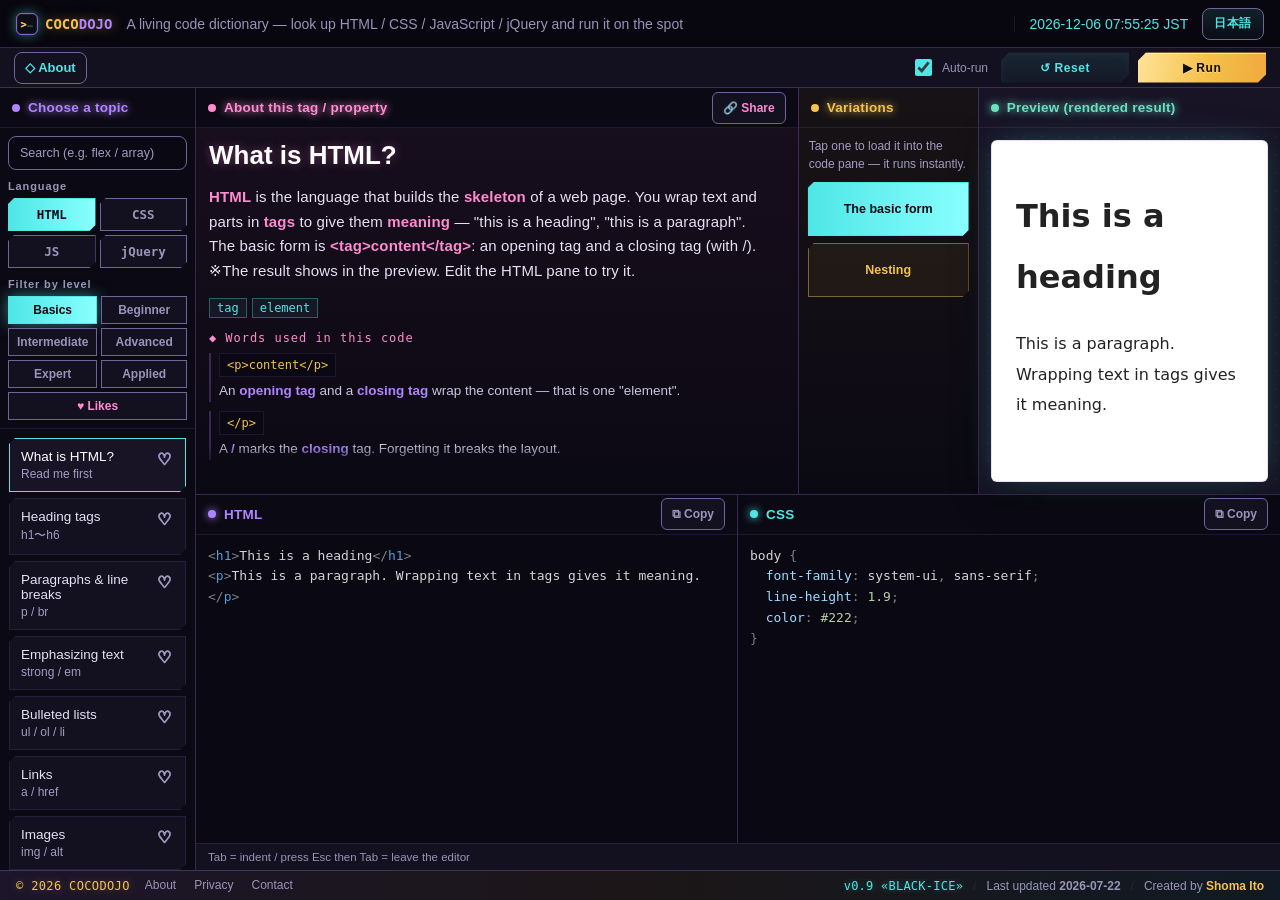
==== commit 9750612c: "fix: ヘッダーロゴのCOCODOJOをスペースなしの1語で表示 flexのgapで COCO と DOJO が分離して見えていたため、テキストを span でまとめて1要素にした。  Co-Aut" ====
--- a/index.html
+++ b/index.html
@@ -30,7 +30,7 @@
 <a class="skip-link" href="#descTitle" data-i18n="skip">本文へスキップ</a>
 
 <header class="header">
-  <h1 class="logo"><img class="logo-icon" src="favicon.svg" alt="" width="22" height="22">COCO<b>DOJO</b></h1>
+  <h1 class="logo"><img class="logo-icon" src="favicon.svg" alt="" width="22" height="22"><span class="logo-text">COCO<b>DOJO</b></span></h1>
   <span class="tagline" data-i18n="tagline">動くコード辞書 — HTML / CSS / JavaScript / jQuery を引いて、その場で動かせます</span>
   <span class="spacer"></span>
   <span class="clock" id="clock">----年--月--日--時--分--秒</span>
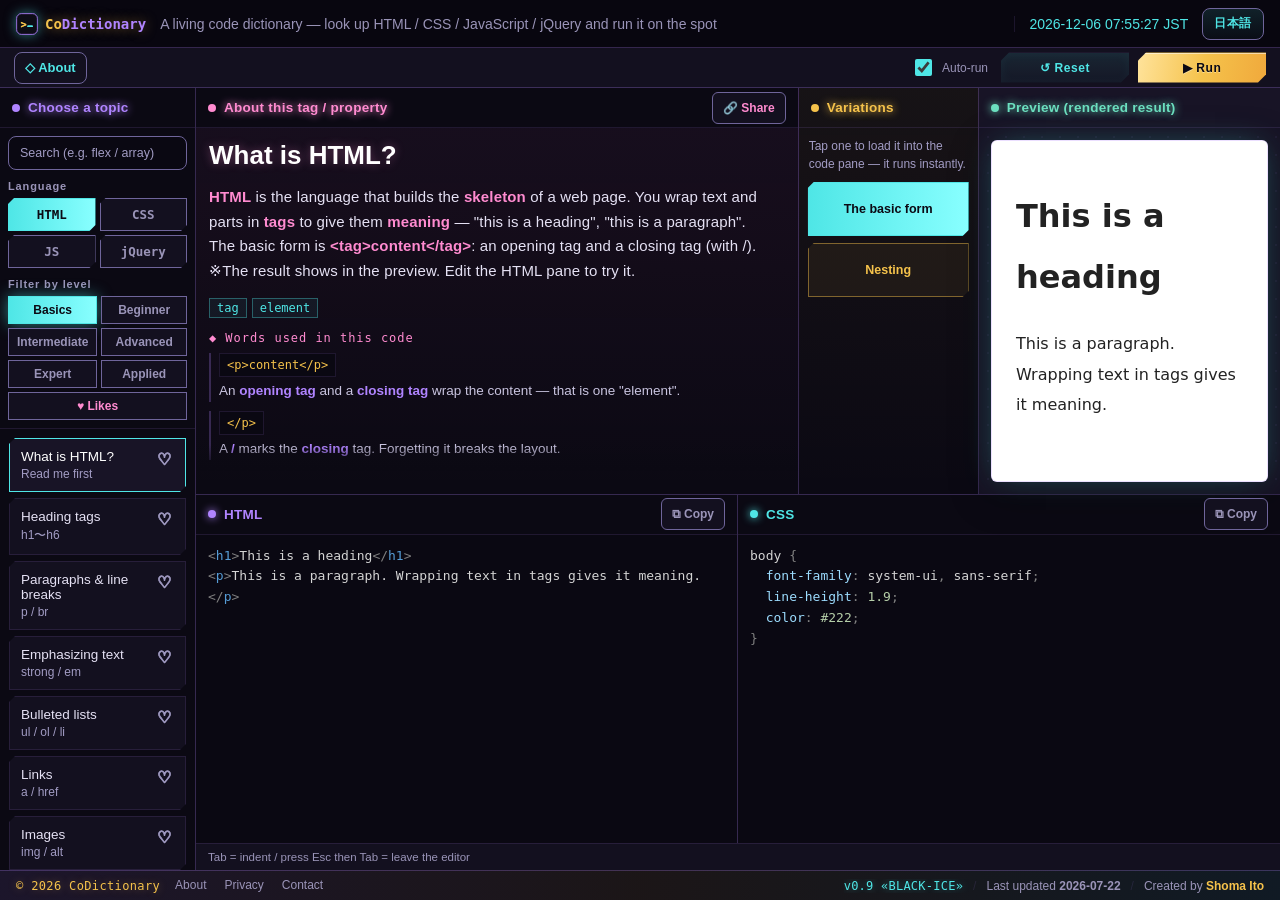
==== commit ab0847f5: "refactor: ブランド名を COCODOJO から CoDictionary に変更しアクセス解析を追加 - 全ページ・i18n・OGP・コピーライトの COCODOJO を CoDiction" ====
--- a/index.html
+++ b/index.html
@@ -3,34 +3,34 @@
 <head>
 <meta charset="utf-8">
 <meta name="viewport" content="width=device-width, initial-scale=1">
-<title>COCODOJO — 動くコード辞書｜HTML・CSS・JavaScript・jQuery</title>
-<meta name="description" content="COCODOJO は、HTML・CSS・JavaScript・jQuery を引いてその場で動かせる無料のコード辞書。タグ・プロパティ・命令の意味を、丁寧な説明とすぐ動くプレビューで確かめられます。「読んでも分からない」を「見れば分かる」に。">
+<title>CoDictionary — 動くコード辞書｜HTML・CSS・JavaScript・jQuery</title>
+<meta name="description" content="CoDictionary は、HTML・CSS・JavaScript・jQuery を引いてその場で動かせる無料のコード辞書。タグ・プロパティ・命令の意味を、丁寧な説明とすぐ動くプレビューで確かめられます。「読んでも分からない」を「見れば分かる」に。">
 <meta name="author" content="Shoma Ito">
 <meta name="theme-color" content="#0B0913">
 <link rel="icon" href="favicon.svg" type="image/svg+xml">
 <link rel="apple-touch-icon" href="apple-touch-icon.png">
 <!-- ★公開前に対応：YOUR-DOMAIN.example を実際の公開ドメインへ置換（canonical / og:url / og:image / twitter:image の4箇所）。
      og:image は絶対URL必須：SNSのサーバーはサイトの外から読みに来るため、相対パスだと画像を取得できない -->
-<link rel="canonical" href="https://magasasu.github.io/cocodojo/">
+<link rel="canonical" href="https://magasasu.github.io/codictionary/">
 <meta property="og:type" content="website">
-<meta property="og:site_name" content="COCODOJO">
-<meta property="og:title" content="COCODOJO — 動くコード辞書">
+<meta property="og:site_name" content="CoDictionary">
+<meta property="og:title" content="CoDictionary — 動くコード辞書">
 <meta property="og:description" content="HTML・CSS・JavaScript・jQuery を引いて、その場で動かして確かめられる無料のコード辞書。">
-<meta property="og:image" content="https://magasasu.github.io/cocodojo/ogp.png">
+<meta property="og:image" content="https://magasasu.github.io/codictionary/ogp.png">
 <meta property="og:image:width" content="1200">
 <meta property="og:image:height" content="630">
-<meta property="og:url" content="https://magasasu.github.io/cocodojo/">
+<meta property="og:url" content="https://magasasu.github.io/codictionary/">
 <meta name="twitter:card" content="summary_large_image">
-<meta name="twitter:title" content="COCODOJO — 動くコード辞書">
+<meta name="twitter:title" content="CoDictionary — 動くコード辞書">
 <meta name="twitter:description" content="HTML・CSS・JavaScript・jQuery を引いて、その場で動かして確かめられる無料のコード辞書。">
-<meta name="twitter:image" content="https://magasasu.github.io/cocodojo/ogp.png">
-<link rel="stylesheet" href="css/cocodojo.css"></head>
+<meta name="twitter:image" content="https://magasasu.github.io/codictionary/ogp.png">
+<link rel="stylesheet" href="css/codictionary.css"></head>
 <body>
 
 <a class="skip-link" href="#descTitle" data-i18n="skip">本文へスキップ</a>
 
 <header class="header">
-  <h1 class="logo"><img class="logo-icon" src="favicon.svg" alt="" width="22" height="22"><span class="logo-text">COCO<b>DOJO</b></span></h1>
+  <h1 class="logo"><img class="logo-icon" src="favicon.svg" alt="" width="22" height="22"><span class="logo-text">Co<b>Dictionary</b></span></h1>
   <span class="tagline" data-i18n="tagline">動くコード辞書 — HTML / CSS / JavaScript / jQuery を引いて、その場で動かせます</span>
   <span class="spacer"></span>
   <span class="clock" id="clock">----年--月--日--時--分--秒</span>
@@ -120,7 +120,7 @@
 
 <!-- 最下部バー：著作権（左）／バージョン・最終更新・製作者（右） -->
 <footer class="ticker" id="bottomBar">
-  <span class="foot-copy">© 2026 COCODOJO</span>
+  <span class="foot-copy">© 2026 CoDictionary</span>
   <nav class="foot-nav" aria-label="フッター">
     <a href="about.html" data-i18n="foot_about">このサイトについて</a>
     <a href="about.html#privacy" data-i18n="foot_privacy">プライバシー</a>
@@ -135,11 +135,14 @@
   </span>
 </footer>
 
-<!-- jquery.js=jQuery本体(文字列)、cocodojo.js=サイト本体のJS -->
+<!-- jquery.js=jQuery本体(文字列)、codictionary.js=サイト本体のJS -->
 
 
 <script src="js/jquery.js"></script>
 <script src="js/htmlcss_categories.js"></script>
-<script src="js/cocodojo.js"></script>
+<script src="js/codictionary.js"></script>
+
+<!-- アクセス解析：GoatCounter（Cookie不使用・個人を特定しない）。要 goatcounter.com で codictionary を登録 -->
+<script data-goatcounter="https://codictionary.goatcounter.com/count" async src="//gc.zgo.at/count.js"></script>
 </body>
 </html>
--- a/css/codictionary.css
+++ b/css/codictionary.css
@@ -0,0 +1,500 @@
+/* =========================================================================
+   色の役割（この表を破らないこと）
+     --cyan   … 「選択中／現在地」専用。言語・難易度タブ・項目・バリエの選択表示
+     --gold   … 「実行」＝主要アクション専用（▶ 実行 ボタン）
+     --pink   … 「お気に入り（いいね）」と説明パネルの識別
+     --violet … 項目一覧・HTMLの識別色（状態ではなく“そこが何か”を示す）
+     --ok/--err … 実行結果（成功／エラー）
+   ※同じ意味に別の色を当てない。状態(cyan)と識別(violet/pink/gold)を混ぜない。
+   ========================================================================= */
+  :root{
+    --void:#0B0913; --panel:#13101F; --panel2:#181426; --code:#0A0812;
+    --edge:rgba(176,132,255,.26); --edge2:rgba(176,132,255,.12);
+    /* 入力欄・操作部品の枠線は「どこが部品か」を示す情報なので 3:1 が要る（WCAG 1.4.11）。
+       装飾用の --edge2(1.07:1) とは別に、コントラストを満たす枠色を用意する */
+    --edge-input:#6F659B;
+    --gold:#F5C24B; --violet:#B084FF; --cyan:#4FE6E6; --magenta:#F45BD6; --pink:#FF8BD0;
+    --ok:#6CE0C0; --err:#FF6076;
+    --text:#E5E1F4; --dim:#9A94B8; --dim2:#A29CC4;
+    --mono:"Cascadia Code","Consolas",ui-monospace,monospace;
+    --jp:"Yu Gothic","Hiragino Kaku Gothic ProN","Meiryo",sans-serif;
+  }
+  *{box-sizing:border-box;}
+  html,body{margin:0;height:100%;background:var(--void);color:var(--text);font-family:var(--jp);}
+  body{display:flex;flex-direction:column;overflow:hidden;font-size:14px;}
+  ::selection{background:rgba(245,194,74,.3);}
+
+  /* ===== スキップリンク（キーボードで項目一覧を飛ばして本文へ / WCAG 2.4.1） ===== */
+  .skip-link{position:fixed;top:-100px;left:8px;z-index:100;font-family:var(--jp);font-size:13px;font-weight:800;
+    color:var(--void);background:var(--cyan);border-radius:0 0 8px 8px;padding:10px 18px;text-decoration:none;transition:top .15s;}
+  .skip-link:focus{top:0;outline:2px solid #fff;outline-offset:2px;}
+
+  /* ===== スクロールバー（サイト全体でネオンテーマに統一） ===== */
+  *{scrollbar-width:thin;scrollbar-color:rgba(176,132,255,.5) transparent;}
+  ::-webkit-scrollbar{width:10px;height:10px;}
+  ::-webkit-scrollbar-track{background:transparent;}
+  ::-webkit-scrollbar-thumb{
+    background:linear-gradient(180deg,rgba(176,132,255,.6),rgba(79,230,230,.5));
+    border-radius:10px;border:2px solid transparent;background-clip:padding-box;}
+  ::-webkit-scrollbar-thumb:hover{
+    background:linear-gradient(180deg,rgba(176,132,255,.9),rgba(79,230,230,.75));
+    background-clip:padding-box;}
+  ::-webkit-scrollbar-corner{background:transparent;}
+
+  /* ===== ヘッダー ===== */
+  .header{display:flex;align-items:center;gap:14px;height:48px;padding:0 16px;border-bottom:1px solid var(--edge);background:rgba(7,6,14,.75);flex:none;}
+  .header .logo{display:inline-flex;align-items:center;gap:7px;font-family:var(--mono);font-size:14px;font-weight:700;color:var(--gold);text-shadow:0 0 12px rgba(245,194,74,.5);white-space:nowrap;}
+  .header .logo .logo-icon{width:22px;height:22px;flex:none;filter:drop-shadow(0 0 6px rgba(79,230,230,.5));}
+  .header .logo b{color:var(--violet);}
+  .header .tagline{font-size:14px;color:var(--dim);white-space:nowrap;overflow:hidden;text-overflow:ellipsis;}
+  .header .spacer{margin-left:auto;}
+  .header .clock{font-family:var(--jp);font-size:14px;color:var(--cyan);white-space:nowrap;border-left:1px solid var(--edge2);padding-left:14px;font-variant-numeric:tabular-nums;}
+
+  /* ===== ツールバー ===== */
+  .toolbar{display:flex;align-items:center;gap:12px;height:40px;padding:0 14px;border-bottom:1px solid var(--edge);background:var(--panel);flex:none;}
+  .toolbar .about-link{display:inline-flex;align-items:center;min-height:32px;font-family:var(--jp);font-size:13px;font-weight:700;color:var(--cyan);text-decoration:none;padding:5px 10px;border:1px solid var(--edge-input);border-radius:8px;transition:.15s;}
+  .toolbar .about-link:hover{color:#fff;border-color:var(--cyan);box-shadow:0 0 12px rgba(79,230,230,.3);}
+  /* ハンバーガー（狭い画面のみ表示）／ドロワーの背景
+     色は violet：このボタンが開くのは「項目一覧」であり、violet はその識別色。
+     cyan は「選択中」専用のため使わない（色の役割表） */
+  .menu-toggle{display:none;font-family:var(--jp);font-size:13px;font-weight:800;letter-spacing:.04em;cursor:pointer;min-height:44px;
+    color:var(--void);background:linear-gradient(100deg,var(--violet),var(--pink));border:1px solid var(--violet);border-radius:8px;padding:7px 14px;transition:.15s;
+    box-shadow:0 0 16px rgba(176,132,255,.5);animation:menuPulse 2s ease-in-out infinite;}
+  .menu-toggle:hover{filter:brightness(1.08);box-shadow:0 0 26px rgba(255,139,208,.7);}
+  .menu-toggle:focus-visible{outline:2px solid var(--cyan);outline-offset:2px;}
+  @keyframes menuPulse{0%,100%{box-shadow:0 0 14px rgba(176,132,255,.45);}50%{box-shadow:0 0 24px rgba(255,139,208,.7);}}
+  .menu-backdrop{display:none;position:fixed;inset:0;background:rgba(5,4,12,.62);z-index:55;backdrop-filter:blur(1px);}
+  /* ヘッダー右のサイト説明リンク（タブレット時のみ表示） */
+  .header .about-link.header-about{display:none;align-items:center;min-height:44px;font-family:var(--jp);font-size:12px;font-weight:700;color:var(--cyan);text-decoration:none;border:1px solid var(--edge-input);border-radius:8px;padding:5px 10px;white-space:nowrap;}
+  .header .about-link.header-about:hover{color:#fff;border-color:var(--cyan);box-shadow:0 0 12px rgba(79,230,230,.3);}
+  /* 言語トグル（日本語 / English） */
+  .lang-toggle{font-family:var(--mono);font-size:12px;font-weight:800;letter-spacing:.05em;cursor:pointer;color:var(--cyan);min-height:32px;
+    background:linear-gradient(180deg,rgba(79,230,230,.12),rgba(79,230,230,.03));border:1px solid var(--edge-input);border-radius:8px;padding:5px 11px;transition:.15s;white-space:nowrap;}
+  .lang-toggle:hover{color:#fff;border-color:var(--cyan);box-shadow:0 0 12px rgba(79,230,230,.3);}
+  .lang-toggle:focus-visible{outline:2px solid var(--cyan);outline-offset:2px;}
+  .toolbar .right{margin-left:auto;display:flex;align-items:center;gap:9px;}
+  /* チェックボックス本体は13pxしかないが、押せる範囲はラベル全体。
+     ラベル側で高さを確保して、実際のタップ対象が 24px を下回らないようにする（WCAG 2.5.8） */
+  label.auto{font-family:var(--jp);font-size:12px;color:var(--dim);display:flex;align-items:center;gap:7px;cursor:pointer;min-height:32px;padding:0 4px;}
+  label.auto input{width:17px;height:17px;flex:none;accent-color:var(--cyan);cursor:pointer;}
+  .btn{font-family:var(--jp);font-size:12px;font-weight:800;letter-spacing:.05em;cursor:pointer;border:none;padding:8px 16px;min-width:128px;text-align:center;position:relative;
+      clip-path:polygon(8px 0,100% 0,100% calc(100% - 8px),calc(100% - 8px) 100%,0 100%,0 8px);transition:transform .12s,box-shadow .25s,filter .2s;}
+  .btn:active{transform:translateY(1px) scale(.985);}
+  .btn.primary{color:var(--void);background:linear-gradient(100deg,#FFE39B,var(--gold) 52%,#F0A93C);
+      box-shadow:0 0 0 1px rgba(245,194,74,.75),0 0 16px rgba(245,194,74,.45),inset 0 1px 0 rgba(255,255,255,.55);text-shadow:0 1px 0 rgba(255,240,200,.55);}
+  .btn.primary:hover{transform:translateY(-1px);filter:brightness(1.06);box-shadow:0 0 0 1px rgba(245,194,74,.95),0 0 28px rgba(245,194,74,.75),inset 0 1px 0 rgba(255,255,255,.6);}
+  .btn.ghost{color:var(--cyan);background:linear-gradient(180deg,rgba(79,230,230,.10),rgba(79,230,230,.03));
+      box-shadow:0 0 0 1px var(--edge2),inset 0 0 12px rgba(79,230,230,.05);}
+  .btn.ghost:hover{color:#fff;transform:translateY(-1px);box-shadow:0 0 0 1px var(--cyan),0 0 20px rgba(79,230,230,.5),inset 0 0 16px rgba(79,230,230,.12);}
+  /* 操作ボタンの再配置先（PCでは非表示。タブレット以下でバリエ/プレビューの下に出す） */
+  .row-controls{display:none;}
+
+  /* ===== メイングリッド ===== */
+  /* 左に「動きを選ぶ」(全高)、右は 上段=バリエ/説明/プレビュー・下段=ログ/JS/HTML/CSS の2段 */
+  .main{flex:1;display:grid;grid-template-columns:196px minmax(0,1fr);min-height:0;min-width:0;}
+  /* 上段52%：1440×900のノートPCで、最初に開く項目の説明＋用語が収まる高さ。
+     42%だと縦900pxで用語欄が44px隠れ、このサイトの要である用語解説が初見で見えなかった。
+     項目により本文量は違うので、収まらない時は下端フェード（.p-desc::after）で続きを示す */
+  .stack{display:grid;grid-template-rows:minmax(150px,52%) minmax(0,1fr) auto;min-height:0;min-width:0;}
+  .row{display:grid;min-height:0;min-width:0;}
+  /* 上段: 説明(2fr) | バリエ(=ログと同じ180px) | プレビュー(1fr)。プレビュー左端は下段のCSS列と一致 */
+  .row-top{grid-template-columns:minmax(0,2fr) 180px minmax(0,1fr);border-bottom:1px solid var(--edge);}
+  .row-bottom{grid-template-columns:180px minmax(0,1fr) minmax(0,1fr) minmax(0,1fr);}
+  /* HTML/CSSモードではログ窓・JS窓は不要なので隠し、HTML|CSSの2カラムに広げる */
+  body[data-kind="html"] .p-log, body[data-kind="css"] .p-log,
+  body[data-kind="html"] .p-js,  body[data-kind="css"] .p-js{display:none;}
+  body[data-kind="html"] .row-bottom, body[data-kind="css"] .row-bottom{grid-template-columns:minmax(0,1fr) minmax(0,1fr);}
+  /* ただしエラーが起きた時だけはログ窓を出す。
+     隠したままだと、記法ミスの原因表示（このサイトの売り）が永久に届かない */
+  body[data-kind="html"].has-error .p-log, body[data-kind="css"].has-error .p-log{display:flex;}
+  body[data-kind="html"].has-error .row-bottom, body[data-kind="css"].has-error .row-bottom{grid-template-columns:180px minmax(0,1fr) minmax(0,1fr);}
+  /* 列の区切り線（各段の最終列以外に右ボーダー） */
+  .p-vars,.p-desc,.p-log,.p-js,.p-html{border-right:1px solid var(--edge);}
+  .pane{min-width:0;min-height:0;display:flex;flex-direction:column;}
+  .phead{display:flex;align-items:center;gap:8px;height:40px;padding:0 12px;font-family:var(--jp);font-size:13.5px;font-weight:700;letter-spacing:.02em;border-bottom:1px solid var(--edge2);flex:none;}
+  .phead .dot{width:8px;height:8px;border-radius:50%;flex:none;}
+  /* 見出しの実体（h2）。パネル見出しは見た目そのままに、支援技術には見出しとして渡す */
+  .phead-title{flex:1;min-width:0;align-self:stretch;display:flex;align-items:center;gap:8px;
+    margin:0;font:inherit;color:inherit;letter-spacing:inherit;}
+  /* パネル見出しの開閉ボタン（PCでは通常の見出しに見せる）。
+     align-self:stretch が無いと文字高(21px)しか当たり判定が無く、40pxの見出しバーの上下が死角になる */
+  .pane-toggle{flex:1;min-width:0;align-self:stretch;display:flex;align-items:center;gap:8px;background:none;border:none;padding:0;margin:0;font:inherit;color:inherit;letter-spacing:inherit;text-align:left;cursor:default;}
+  .pane-toggle:focus-visible{outline:2px solid var(--cyan);outline-offset:-2px;}
+  /* サイドバーの軸ラベル（言語 / 難易度）。同型ボタンが11個並ぶのを2群に分ける */
+  .group-label{margin:10px 8px 0;font-family:var(--jp);font-size:11px;font-weight:800;letter-spacing:.08em;color:var(--dim);}
+  /* コード窓のキー操作案内 */
+  .ed-help{margin:0;padding:7px 12px;font-size:11.5px;color:var(--dim);background:var(--panel);border-top:1px solid var(--edge2);}
+  .copybtn{margin-left:8px;display:inline-flex;align-items:center;min-height:32px;font-family:var(--jp);font-size:12px;font-weight:700;color:var(--dim);background:var(--panel);border:1px solid var(--edge-input);border-radius:6px;padding:5px 10px;cursor:pointer;transition:.14s;white-space:nowrap;flex:none;}
+  .copybtn:hover{color:#fff;border-color:var(--cyan);box-shadow:0 0 10px rgba(79,230,230,.25);}
+  .copybtn.done{color:var(--void);background:linear-gradient(90deg,var(--cyan),#8ff);border-color:var(--cyan);}
+  .copybtn:focus-visible{outline:2px solid var(--cyan);outline-offset:2px;}
+  /* 共有ボタン（説明パネル見出しの右） */
+  .sharebtn{margin-left:auto;display:inline-flex;align-items:center;min-height:32px;font-family:var(--jp);font-size:12px;font-weight:700;color:var(--pink);background:var(--panel);border:1px solid var(--edge-input);border-radius:6px;padding:5px 10px;cursor:pointer;transition:.14s;white-space:nowrap;flex:none;}
+  .sharebtn:hover{color:#fff;border-color:var(--pink);box-shadow:0 0 10px rgba(255,139,208,.3);}
+  .sharebtn.done{color:var(--void);background:linear-gradient(90deg,var(--pink),#ffc0e2);border-color:var(--pink);}
+  .sharebtn:focus-visible{outline:2px solid var(--cyan);outline-offset:2px;}
+
+  /* 動きを選ぶ */
+  .p-effects{border-right:1px solid var(--edge);}
+  .p-effects .phead{color:var(--violet);}
+  /* ドロワー最上部の「このサイトについて」：スマホのみ表示（PC/タブレットはヘッダーのリンクを使う） */
+  .drawer-about{display:none;}
+  .langs{display:grid;grid-template-columns:1fr 1fr;gap:4px;padding:6px 8px 0;flex:none;}
+  .lang{font-family:var(--mono);font-size:12.5px;font-weight:700;cursor:pointer;color:var(--dim);background:var(--panel);border:1px solid var(--edge-input);padding:8px 4px;transition:.15s;
+      clip-path:polygon(6px 0,100% 0,100% calc(100% - 6px),calc(100% - 6px) 100%,0 100%,0 6px);}
+  .lang:hover{color:#fff;border-color:var(--cyan);}
+  /* 選択中＝cyan（色の役割表を参照。状態を示す色はcyanのみ） */
+  .lang.on{color:var(--void);background:linear-gradient(90deg,var(--cyan),#8ff);border-color:var(--cyan);box-shadow:0 0 12px rgba(79,230,230,.3);}
+  /* 検索窓 */
+  .search-wrap{position:relative;padding:8px 8px 0;flex:none;}
+  .search{width:100%;box-sizing:border-box;font-family:var(--jp);font-size:12.5px;color:var(--text);background:#0a0812;border:1px solid var(--edge-input);border-radius:8px;padding:9px 30px 9px 11px;transition:.15s;}
+  .search::placeholder{color:var(--dim2);}
+  .search:focus{outline:none;border-color:var(--cyan);box-shadow:0 0 0 3px rgba(79,230,230,.18);}
+  .search::-webkit-search-cancel-button{display:none;}
+  /* [hidden] は UA の display:none と同じ詳細度のため、作者側の display:flex が黙って勝つ。
+     明示的に打ち消さないと「消すものが無いのに✕が居座り、Tabでも止まる」 */
+  .search-clear{position:absolute;top:8px;right:9px;width:26px;height:calc(100% - 8px);display:flex;align-items:center;justify-content:center;background:none;border:none;color:var(--dim2);font-size:12px;cursor:pointer;padding:0;border-radius:6px;}
+  .search-clear[hidden]{display:none;}
+  .search-clear:hover{color:var(--pink);}
+  .search-clear:focus-visible{outline:2px solid var(--cyan);outline-offset:-2px;}
+  .tabs{display:grid;grid-template-columns:1fr 1fr;gap:4px;padding:6px 8px 8px;border-bottom:1px solid var(--edge2);flex:none;}
+  .tab{font-family:var(--jp);font-size:12px;font-weight:700;cursor:pointer;color:var(--dim);background:var(--panel);border:1px solid var(--edge-input);padding:6px 8px;transition:.15s;}
+  .tab:hover{color:#fff;border-color:var(--cyan);}
+  .tab.on{color:var(--void);background:linear-gradient(90deg,var(--cyan),#8ff);border-color:var(--cyan);}
+  .fx-list{flex:1;overflow-y:auto;padding:9px;display:grid;gap:6px;align-content:start;}
+  .fx-item{position:relative;}
+  .fx{display:block;width:100%;text-align:left;font-family:var(--jp);font-size:13.5px;color:var(--text);background:var(--panel);border:1px solid var(--edge2);padding:10px 46px 10px 11px;cursor:pointer;transition:.13s;
+      clip-path:polygon(6px 0,100% 0,100% calc(100% - 6px),calc(100% - 6px) 100%,0 100%,0 6px);}
+  .fx small{display:block;color:var(--dim2);font-size:12px;margin-top:3px;}
+  .fx:hover{border-color:var(--cyan);background:var(--panel2);transform:translateX(2px);}
+  .fx.on{border-color:var(--cyan);color:#fff;box-shadow:0 0 12px rgba(79,230,230,.25);background:var(--panel2);}
+  /* いいねハート＝独立したbutton（キーボード操作可・タップ領域確保） */
+  .fx-item .like{position:absolute;top:2px;right:2px;width:40px;height:40px;display:flex;align-items:center;justify-content:center;
+      font-style:normal;font-size:16px;font-weight:900;line-height:1;color:var(--dim2);background:none;border:none;border-radius:8px;cursor:pointer;transition:.12s;user-select:none;-webkit-text-stroke:.7px currentColor;}
+  .fx-item .like:hover{color:var(--pink);}
+  .fx-item .like.on{color:var(--pink);text-shadow:0 0 8px rgba(255,139,208,.65);}
+  .fx-item .like:focus-visible{outline:2px solid var(--cyan);outline-offset:1px;}
+  .fx-item .lang-badge{position:absolute;top:8px;right:8px;font-style:normal;font-size:10px;font-weight:800;line-height:1;padding:3px 7px;border-radius:6px;letter-spacing:.04em;color:var(--void);pointer-events:none;}
+  .fx-item .lang-badge.k-html{background:var(--violet);}
+  .fx-item .lang-badge.k-css{background:var(--cyan);}
+  .fx-item .lang-badge.k-js{background:var(--gold);}
+  .fx-item .lang-badge.k-jq{background:var(--pink);}
+  /* いいねタブ：識別はpink（♥）だが、選択状態は他タブと同じcyanで示す（役割表の一貫性） */
+  .tab.like-tab{grid-column:1 / -1;color:var(--pink);border-color:var(--edge-input);}
+  .tab.like-tab:hover{border-color:var(--cyan);color:#fff;}
+  .tab.like-tab.on{color:var(--void);background:linear-gradient(90deg,var(--cyan),#8ff);border-color:var(--cyan);}
+  /* 空状態（いいね0件・検索0件）。世界観を保ったまま「次にどうするか」を示す */
+  .empty-state{padding:22px 14px;text-align:center;}
+  .empty-state .em-icon{font-size:30px;line-height:1;display:block;margin-bottom:10px;filter:drop-shadow(0 0 10px rgba(176,132,255,.5));}
+  .empty-state .em-title{font-size:13.5px;font-weight:800;color:var(--text);margin:0 0 6px;}
+  .empty-state .em-body{color:var(--dim);font-size:12px;line-height:1.75;margin:0;}
+  .empty-state .em-body b{color:var(--pink);}
+  .empty-state .em-cta{margin-top:12px;font-family:var(--jp);font-size:12px;font-weight:800;cursor:pointer;color:var(--void);
+    background:linear-gradient(90deg,var(--cyan),#8ff);border:1px solid var(--cyan);border-radius:8px;padding:9px 16px;min-height:44px;}
+  .empty-state .em-cta:hover{filter:brightness(1.08);box-shadow:0 0 14px rgba(79,230,230,.45);}
+  .empty-state .em-cta:focus-visible{outline:2px solid var(--cyan);outline-offset:2px;}
+
+  /* バリエーション（識別=金／選択=cyan） */
+  .p-vars{border-right:1px solid var(--edge);background:linear-gradient(180deg,rgba(245,194,74,.05),transparent);}
+  .p-vars .phead{color:var(--gold);}
+  .var-list{flex:1;overflow-y:auto;padding:9px;display:grid;gap:7px;align-content:start;}
+  .var{text-align:center;font-family:var(--jp);font-size:12.5px;font-weight:700;color:var(--gold);background:rgba(245,194,74,.06);border:1px solid rgba(245,194,74,.45);padding:11px 8px;min-height:54px;display:flex;align-items:center;justify-content:center;line-height:1.35;cursor:pointer;transition:.13s;
+      clip-path:polygon(6px 0,100% 0,100% calc(100% - 6px),calc(100% - 6px) 100%,0 100%,0 6px);}
+  .var:hover{background:rgba(245,194,74,.16);box-shadow:0 0 12px rgba(245,194,74,.3);}
+  .var.on{color:var(--void);background:linear-gradient(90deg,var(--cyan),#8ff);border-color:var(--cyan);}
+  /* ヒントはボタンの直上（近接の原則）。以前はリスト下端に置かれ、PCで約140px離れていた */
+  .var-hint{padding:9px 10px 0;font-size:12px;color:var(--dim2);line-height:1.6;flex:none;}
+
+  /* 説明（ピンク） */
+  .p-desc{overflow-y:auto;background:linear-gradient(180deg,rgba(244,91,214,.06),transparent);}
+  .p-desc .phead{color:var(--pink);position:sticky;top:0;z-index:2;background:var(--void);}
+  .desc-body{padding:11px 13px;}
+  /* 下端フェード＝「まだ下に続く」の合図。項目により本文量が違い必ず収まるとは限らないため、
+     スクロールできること自体を見せる（sticky なので中身が短い時は下端に張り付くだけで無害） */
+  .p-desc::after{content:"";position:sticky;bottom:0;left:0;flex:none;display:block;height:26px;margin-top:-26px;
+    background:linear-gradient(180deg,rgba(11,9,19,0),var(--void));pointer-events:none;}
+  .desc-title{font-size:26px;font-weight:800;line-height:1.3;color:#fff;margin:0 0 12px;text-shadow:0 0 10px rgba(255,139,208,.35);}
+  .desc-lead{font-size:15px;line-height:1.9;letter-spacing:.01em;color:var(--text);margin:0 0 14px;}
+  .desc-lead b{color:var(--pink);font-weight:700;}
+  .tags-line{display:flex;flex-wrap:wrap;gap:5px;margin:0 0 13px;}
+  .tags-line .t{font-family:var(--mono);font-size:12px;color:var(--cyan);border:1px solid rgba(79,230,230,.35);background:rgba(79,230,230,.06);padding:2px 7px;}
+  .prep-title{font-family:var(--mono);font-size:12px;letter-spacing:.08em;color:var(--pink);margin:0 0 8px;}
+  .prep{display:grid;gap:9px;}
+  .prep .row{display:flex;flex-direction:column;gap:4px;border-left:2px solid var(--edge);padding-left:8px;}
+  .prep .sym{align-self:flex-start;max-width:100%;font-family:var(--mono);font-size:12px;color:var(--gold);background:var(--code);border:1px solid var(--edge2);padding:2px 7px;white-space:normal;overflow-wrap:anywhere;line-height:1.5;}
+  .prep .d{font-size:13.5px;color:#C9C4E0;line-height:1.7;}
+  .prep .d b{color:var(--violet);}
+
+  .p-js .phead{color:var(--gold);}
+  .p-preview{min-height:0;min-width:0;display:flex;flex-direction:column;background:var(--panel2);}
+  .p-preview .phead{color:var(--ok);}
+  .p-preview .phead .live{width:8px;height:8px;border-radius:50%;background:var(--ok);box-shadow:0 0 8px var(--ok);animation:blink 1.5s step-end infinite;}
+  @keyframes blink{50%{opacity:.3}}
+  .frame-pad{flex:1;min-height:0;padding:12px;background:linear-gradient(180deg,var(--panel2),#0E0B18);background-image:radial-gradient(rgba(176,132,255,.06) 1px,transparent 1px);background-size:18px 18px;}
+  iframe{width:100%;height:100%;border:1px solid var(--edge);border-radius:6px;background:#fff;box-shadow:0 10px 40px rgba(0,0,0,.4);}
+
+  /* JS / HTML / CSS / ログ（下段パネル） */
+  .p-html,.p-css,.p-log{min-height:0;min-width:0;display:flex;flex-direction:column;}
+  .p-html .phead{color:var(--violet);}
+  .p-css .phead{color:var(--cyan);}
+  .p-log .phead{color:var(--ok);}
+  .p-html .dot{background:var(--violet);box-shadow:0 0 8px var(--violet);}
+  .p-css .dot{background:var(--cyan);box-shadow:0 0 8px var(--cyan);}
+  .p-log .dot{background:var(--ok);box-shadow:0 0 8px var(--ok);}
+  .p-js .dot{background:var(--gold);box-shadow:0 0 8px var(--gold);}
+
+  /* VSCode風ハイライト：色付き<pre>の上に透明textareaを重ねる */
+  .editor{position:relative;flex:1;min-height:0;min-width:0;overflow:hidden;background:var(--code);}
+  .p-js .editor{background:#0C0916;}
+  .editor>pre.hl,.editor>textarea{
+    margin:0;position:absolute;top:0;left:0;right:0;bottom:0;
+    font-family:var(--mono);font-size:13px;line-height:1.6;letter-spacing:0;
+    padding:11px 12px;border:0;box-sizing:border-box;tab-size:2;white-space:pre-wrap;overflow-wrap:break-word;}
+  .p-js .editor>pre.hl,.p-js .editor>textarea{font-size:13px;}
+  /* textareaはスクロールバー分の溝を常に確保し、pre側も同じ幅を右に足す。
+     これをしないと折り返し幅がズレてキャレット位置がずれる */
+  .editor>pre.hl{z-index:0;color:#D4D4D4;overflow:hidden;pointer-events:none;padding-right:22px;}
+  /* codeタグはブラウザ標準の等幅フォントが勝手に当たり、textareaと文字幅がずれて
+     キャレット位置が狂う。全指標をpre/textareaと完全一致させる */
+  .editor>pre.hl code{font-family:inherit;font-size:inherit;line-height:inherit;letter-spacing:inherit;white-space:inherit;overflow-wrap:inherit;font-style:normal;}
+  .editor>textarea{z-index:1;color:transparent;background:transparent;caret-color:#E6E6E6;resize:none;outline:none;overflow-y:auto;overflow-x:hidden;scrollbar-gutter:stable;}
+  /* 同じ見た目の窓が3つ並ぶため、キャレットだけでは「今どの窓にいるか」が分からない */
+  .editor>textarea:focus-visible{outline:2px solid var(--cyan);outline-offset:-2px;}
+  .editor>textarea::selection{background:rgba(120,150,255,.35);}
+  /* トークン色（VSCode Dark+） */
+  /* 斜体は文字幅が変わり折り返し位置がずれるため使わない */
+  .tok-com{color:#6A9955;}
+  .tok-str{color:#CE9178;}
+  .tok-key{color:#569CD6;}
+  .tok-num{color:#B5CEA8;}
+  .tok-fn{color:#DCDCAA;}
+  .tok-prop{color:#9CDCFE;}
+  .tok-tag{color:#569CD6;}
+  .tok-attr{color:#9CDCFE;}
+  .tok-sel{color:#D7BA7D;}
+  .tok-punc{color:#808080;}
+
+  .p-log{background:var(--void);}
+  .log{flex:1;overflow-y:auto;padding:9px 12px;font-family:var(--mono);font-size:12px;}
+  .log .cl{display:flex;gap:8px;padding:2px 0;line-height:1.5;}
+  .log .cl .t{color:var(--dim2);flex:none;}
+  .log .log-ok .m{color:var(--ok);}
+  .log .log-info .m{color:var(--violet);}
+  .log .log-err .m{color:var(--err);}
+  .log .log-err .hint{color:#ffd0d6;display:block;margin-top:2px;}
+  .log .idle{color:var(--dim2);}
+
+  /* ===== 最下部フッター（著作権／版・更新・製作者） ===== */
+  .ticker{min-height:30px;flex:none;display:flex;align-items:center;gap:12px;padding:0 16px;overflow:hidden;white-space:nowrap;
+      border-top:1px solid var(--edge);background:linear-gradient(90deg,rgba(176,132,255,.10),rgba(245,194,74,.07),rgba(79,230,230,.08));}
+  .ticker .foot-copy{font-family:var(--mono);font-size:12px;color:var(--gold);letter-spacing:.03em;text-shadow:0 0 8px rgba(245,194,74,.35);}
+  .ticker .foot-nav{display:flex;align-items:center;gap:12px;}
+  /* ナビ内の独立リンクは 2.5.8 の「インライン」例外が効かないため 24px を確保する */
+  .ticker .foot-nav a{display:inline-flex;align-items:center;min-height:24px;padding:0 3px;font-family:var(--jp);font-size:12px;color:var(--dim);text-decoration:none;border-bottom:1px solid transparent;}
+  .ticker .foot-nav a:hover{color:var(--cyan);border-bottom-color:var(--cyan);}
+  .ticker .foot-nav a:focus-visible{outline:2px solid var(--cyan);outline-offset:2px;}
+  .ticker .foot-right{margin-left:auto;display:flex;align-items:center;gap:10px;min-width:0;font-size:12px;color:var(--dim);overflow:hidden;}
+  .ticker .foot-ver{font-family:var(--mono);color:var(--cyan);letter-spacing:.02em;text-shadow:0 0 8px rgba(79,230,230,.4);}
+  .ticker .foot-sep{color:var(--edge2);}
+  .ticker .foot-upd{font-family:var(--jp);font-variant-numeric:tabular-nums;overflow:hidden;text-overflow:ellipsis;}
+  .ticker .foot-upd b{color:var(--dim);font-weight:700;}
+  .ticker .foot-author{font-family:var(--jp);}
+  .ticker .foot-author b{color:var(--gold);font-weight:700;}
+
+  /* ===== ネオン装飾（走査線なし・グローのみ） ===== */
+  /* ヘッダー下端のネオンライン */
+  .header{box-shadow:0 1px 16px -4px rgba(79,230,230,.3);}
+  /* パネル見出しをネオン発光 */
+  .phead{text-shadow:0 0 8px currentColor;}
+  /* 選択中の言語・タブ・項目・バリエのグロー増強（すべて cyan＝選択の色） */
+  .lang.on{box-shadow:0 0 16px rgba(79,230,230,.55);}
+  .tab.on{box-shadow:0 0 15px rgba(79,230,230,.5);}
+  .fx.on{box-shadow:0 0 16px rgba(79,230,230,.3);}
+  .var.on{box-shadow:0 0 15px rgba(79,230,230,.5);}
+  /* 「自動実行」が既定ONのため、実行ボタンは普段は押す必要がない。
+     以前は常時脈動して画面最大の視覚重量を持ち、同じく脈動するメニューと主役を奪い合っていた。
+     脈動は「自動実行OFF＝押さないと反映されない時」だけに限定する（JSが body に .manual-run を付ける） */
+  body.manual-run .btn.primary{animation:btnPulse 2.4s ease-in-out infinite;}
+  body.manual-run .btn.primary:hover{animation:none;}
+  @keyframes btnPulse{
+    0%,100%{box-shadow:0 0 0 1px rgba(245,194,74,.7),0 0 14px rgba(245,194,74,.4),inset 0 1px 0 rgba(255,255,255,.55);}
+    50%{box-shadow:0 0 0 1px rgba(245,194,74,.95),0 0 26px rgba(245,194,74,.7),inset 0 1px 0 rgba(255,255,255,.6);}
+  }
+  /* プレビュー枠のネオン外周 */
+  iframe{box-shadow:0 0 30px -8px rgba(79,230,230,.4),0 10px 40px rgba(0,0,0,.4);}
+
+  /* ===== キーボード操作: フォーカスの可視化（clip-path要素はoutlineが欠けるためbox-shadow併用・WCAG 2.4.7） ===== */
+  .btn:focus-visible,.lang:focus-visible,.tab:focus-visible,
+  .fx:focus-visible,.var:focus-visible,.auto input:focus-visible{
+    outline:2px solid var(--cyan);outline-offset:2px;
+    box-shadow:0 0 0 4px rgba(79,230,230,.4);}
+
+  /* ============================================================
+     レスポンシブ：小型デスクトップ／タブレット(iPad)／スマホ
+     PCは多ペイン固定。狭い画面では縦積み＋ページスクロールへ切替。
+     ============================================================ */
+
+  /* --- 小型デスクトップ：左カラムだけ圧縮（多ペイン維持） --- */
+  @media (min-width:1025px) and (max-width:1180px){
+    .main{grid-template-columns:172px minmax(0,1fr);}
+    .row-top{grid-template-columns:minmax(0,2fr) 172px minmax(0,1fr);}
+    .row-bottom{grid-template-columns:172px minmax(0,1fr) minmax(0,1fr) minmax(0,1fr);}
+    .tab{font-size:11.5px;padding:6px 4px;}
+  }
+
+  /* --- タブレット（〜1024px）：全ペインを縦積み＋ページスクロール --- */
+  @media (max-width:1024px){
+    /* 画面固定をやめ、通常フロー＝ページ全体がスクロール。フッターは常に最下部 */
+    html,body{height:auto;min-height:100%;}
+    body{display:block;overflow:visible;}
+    .main{display:block;flex:none;}
+    .stack{display:block;}
+    .row-bottom{display:block;}
+    .row-top,.row-bottom{border-bottom:none;}
+    .pane{height:auto;}
+    /* ハンバーガー表示 */
+    .menu-toggle{display:inline-flex;align-items:center;justify-content:center;}
+    /* 「項目メニュー」は左からスライドインするドロワー（通常は隠す）。
+       transform だけで隠すと要素は生きたままで、閉じていてもTabで画面外へフォーカスが飛ぶ。
+       visibility:hidden で操作対象から外し、閉じるアニメーション終了後(.25s)に効かせる */
+    .p-effects{position:fixed;top:0;left:0;bottom:0;width:min(86vw,300px);z-index:60;
+      transform:translateX(-100%);visibility:hidden;transition:transform .25s ease, visibility 0s linear .25s;
+      background:var(--panel);border-right:1px solid var(--edge);box-shadow:0 0 46px rgba(0,0,0,.6);}
+    body.menu-open .p-effects{transform:translateX(0);visibility:visible;transition:transform .25s ease, visibility 0s;}
+    body.menu-open .menu-backdrop{display:block;}
+    .p-effects .fx-list{max-height:none;}   /* ドロワーは全高なので内部で伸ばす */
+    /* 枠線を縦積み用に付け替え（右罫線→下罫線） */
+    .p-vars,.p-desc,.p-log,.p-js,.p-html,.p-css,.p-preview{
+      border-right:none;border-bottom:1px solid var(--edge);}
+    /* 上段：説明 → バリエーション → プレビュー を全幅で縦に積む。
+       以前は バリエ(1/3)｜プレビュー(2/3) の2カラムで、プレビュー(52vh)に引き伸ばされた
+       バリエ欄にタブレットで461pxの死んだ余白ができ、見出しもスマホで2行に折れていた */
+    .row-top{display:block;}
+    .p-desc{overflow:visible;}
+    .p-desc::after{display:none;}      /* 縦積み時はページごとスクロールするためフェード不要 */
+    /* パネル内スクロールが無くなるため見出しの追従も不要。
+       残すとページスクロール時にヘッダーへ貼り付いてくる */
+    .p-desc .phead{position:static;}
+    .p-vars{border-right:none;border-bottom:1px solid var(--edge);}
+    /* バリエーションは横並びのチップに。数が少なくても余白が死なない */
+    .p-vars .var-list{flex:none;display:flex;flex-wrap:wrap;gap:8px;overflow:visible;padding:9px 10px 12px;}
+    .p-vars .var{flex:1 1 auto;min-width:132px;}
+    .p-preview{border-bottom:none;}
+    .frame-pad{flex:none;height:52vh;min-height:300px;}
+    /* flex:1 だと flex-basis:0% で高さが潰れコードが見えなくなるため flex:none で固定 */
+    .editor{flex:none;height:230px;}
+    /* タップしやすく（推奨44px）＋中身が枠からはみ出さないよう中央寄せ */
+    .lang,.tab,.var{min-height:44px;display:flex;align-items:center;justify-content:center;padding:9px 10px;line-height:1.25;text-align:center;}
+    .fx{min-height:48px;display:flex;flex-direction:column;justify-content:center;gap:2px;padding:10px 50px 10px 12px;}
+    .fx>span{white-space:normal;word-break:break-word;}
+    .fx small{margin-top:0;}
+    .fx-item .like{width:44px;height:44px;}
+    /* --- ヘッダーに集約：タイトル｜このサイトについて｜メニュー（上部に固定） --- */
+    .header{position:sticky;top:0;z-index:50;height:auto;flex-wrap:wrap;gap:6px 10px;padding:12px 16px;}
+    .header .logo{font-size:17px;}
+    .header .tagline{display:none;}
+    .header .clock{display:none;}
+    .header .spacer{display:none;}
+    .header .about-link.header-about{display:inline-flex;align-items:center;margin-left:auto;font-size:12.5px;}
+    /* ツールバーのバーは廃止（中身はヘッダーと下段の操作バーへ移動済み） */
+    .toolbar{display:none;}
+    /* 自動実行/リセット/実行：バリエ・プレビューの下に横並びで表示 */
+    .row-controls{display:flex;align-items:center;justify-content:flex-end;flex-wrap:wrap;gap:10px;
+      padding:12px 16px;border-bottom:1px solid var(--edge);background:var(--panel);}
+    .row-controls .right{margin-left:0;}
+    .row-controls label.auto{font-size:12px;min-height:44px;}
+    /* --- フッター：中央寄せ3段スタックでおしゃれに（常に最下部） --- */
+    .ticker{min-height:auto;flex-direction:column;flex-wrap:wrap;align-items:center;justify-content:center;text-align:center;gap:11px;padding:22px 16px 26px;
+      background:linear-gradient(180deg,rgba(176,132,255,.09),rgba(79,230,230,.05),transparent);}
+    .ticker .foot-nav{order:1;gap:14px;}
+    .ticker .foot-nav a{font-size:13.5px;border-bottom-color:var(--edge2);display:inline-flex;align-items:center;min-height:44px;padding:0 6px;}
+    .header .about-link.header-about{min-height:40px;}
+    .ticker .foot-copy{order:2;font-size:14px;}
+    .ticker .foot-right{order:3;margin-left:0;flex-wrap:wrap;justify-content:center;gap:6px 10px;font-size:12.5px;}
+    /* --- 下段パネル：見出しタップで開閉するアコーディオン（既定は開いた状態） --- */
+    .p-log .pane-toggle,.p-js .pane-toggle,.p-html .pane-toggle,.p-css .pane-toggle{cursor:pointer;user-select:none;}
+    .p-log .phead .dot,.p-js .phead .dot,.p-html .phead .dot,.p-css .phead .dot{display:none;}
+    .p-log .pane-toggle::before{content:"📋";margin-right:3px;}
+    .p-js .pane-toggle::before{content:"⚡";margin-right:3px;}
+    .p-html .pane-toggle::before{content:"📄";margin-right:3px;}
+    .p-css .pane-toggle::before{content:"🎨";margin-right:3px;}
+    .p-log .pane-toggle::after,.p-js .pane-toggle::after,.p-html .pane-toggle::after,.p-css .pane-toggle::after{
+      content:"▾ 閉じる";margin-left:auto;font-size:12px;font-weight:700;color:var(--dim);letter-spacing:.02em;}
+    .p-log.collapsed .pane-toggle::after,.p-js.collapsed .pane-toggle::after,.p-html.collapsed .pane-toggle::after,.p-css.collapsed .pane-toggle::after{content:"▸ 開く";color:var(--cyan);}
+    :root[data-lang="en"] .p-log .pane-toggle::after,:root[data-lang="en"] .p-js .pane-toggle::after,:root[data-lang="en"] .p-html .pane-toggle::after,:root[data-lang="en"] .p-css .pane-toggle::after{content:"▾ Close";}
+    :root[data-lang="en"] .p-log.collapsed .pane-toggle::after,:root[data-lang="en"] .p-js.collapsed .pane-toggle::after,:root[data-lang="en"] .p-html.collapsed .pane-toggle::after,:root[data-lang="en"] .p-css.collapsed .pane-toggle::after{content:"▸ Open";}
+    .p-js.collapsed .copybtn,.p-html.collapsed .copybtn,.p-css.collapsed .copybtn{display:none;}
+    /* 既定は表示（開いた状態）。collapsed が付くと本文を隠す */
+    .p-log.collapsed .log,.p-js.collapsed .editor,.p-html.collapsed .editor,.p-css.collapsed .editor{display:none;}
+  }
+
+  /* --- スマホ（〜640px）：ヘッダーはロゴのみ・自動実行/時計/タグラインを省略 --- */
+  @media (max-width:640px){
+    body{font-size:13.5px;}
+    /* ヘッダー：ロゴだけに絞ってすっきり（タグライン・時計は非表示） */
+    .header{height:auto;padding:11px 14px;}
+    .header .logo{font-size:16px;}
+    .header .spacer{display:none;}
+    .header .tagline{display:none;}
+    .header .clock{display:none;}
+    /* スマホではヘッダーをロゴ＋メニューのみに。「このサイトについて」はメニュー（ドロワー）最上部へ */
+    .header .about-link.header-about{display:none;}
+    .menu-toggle{margin-left:auto;}
+    /* 「このサイトについて」はドロワー最下部へ。以前は最上部にあり、
+       項目を探しに来た人の視界で最も大きく明るい要素になっていた（メニューの目的と優先順位が逆） */
+    .p-effects .drawer-about{display:flex;align-items:center;justify-content:center;order:99;margin-top:auto;
+      font-family:var(--jp);font-size:12.5px;font-weight:700;color:var(--cyan);text-decoration:none;text-align:center;
+      margin:auto 8px 10px;padding:10px;border:1px solid var(--edge-input);border-radius:8px;background:transparent;min-height:44px;flex:none;}
+    .p-effects .drawer-about:active{filter:brightness(1.12);}
+    /* 操作バー（バリエ/プレビューの下）：ボタンは小さめでもタップ44px確保 */
+    .row-controls{padding:11px 14px;gap:8px;}
+    .row-controls .btn{flex:0 0 auto;min-width:0;min-height:44px;padding:9px 16px;font-size:12.5px;}
+    .row-controls .auto{font-size:12px;}
+    .langs{grid-template-columns:1fr 1fr;}
+    .frame-pad{flex:none;height:64vw;min-height:260px;}
+    .editor{flex:none;height:200px;}
+    .lang,.tab,.fx,.var{min-height:46px;}
+    /* サイト自身が「タップは44px」と決めている以上、例外を作らない */
+    .copybtn,.sharebtn,.lang-toggle,.search-clear{min-height:44px;}
+    .search-clear{width:34px;}
+    .search{padding-right:38px;}
+    /* フッターは上のタブレット用スタック表示をそのまま利用 */
+  }
+
+  /* ===== 英語表示：日本語向けの行間だと字面が低く間延びするため詰める（B-4） ===== */
+  :root[data-lang="en"] .desc-lead{line-height:1.65;}
+  :root[data-lang="en"] .prep .d{line-height:1.55;}
+  :root[data-lang="en"] .like-empty{line-height:1.6;}
+  :root[data-lang="en"] .var-hint{line-height:1.5;}
+
+  /* ============================================================
+     強制カラーモード（Windowsハイコントラスト等 / WCAG 1.4.1・1.3.1）
+     このサイトの「選択中」表示は gradient と box-shadow に全依存しているが、
+     強制カラーでは background-image も box-shadow も強制的に無効化される。
+     その結果 .lang.on と .lang が見分けられなくなる（＝現在地が消える）。
+     色を奪われても意味が残るよう、outline と ✓ で選択を示す。
+     ロゴが「白黒でも成立するか」を問うのと同じ思想。
+     ============================================================ */
+  @media (forced-colors: active){
+    .lang.on,.tab.on,.var.on,.fx.on{
+      outline:3px solid Highlight;outline-offset:-3px;forced-color-adjust:none;
+      background:Highlight;color:HighlightText;}
+    .lang.on::before,.tab.on::before,.var.on::before{content:"✓ ";font-weight:900;}
+    .fx.on::after{content:"◀ 選択中";position:absolute;right:48px;top:50%;transform:translateY(-50%);font-size:10px;font-weight:800;}
+    :root[data-lang="en"] .fx.on::after{content:"◀ current";}
+    /* いいね：色が失われるため文字で状態を示す */
+    .fx-item .like.on::after{content:"✓";font-size:9px;position:absolute;right:2px;bottom:2px;}
+    /* 枠線が消えるパネル境界を明示 */
+    .pane,.phead,.editor{border-color:CanvasText;}
+    .skip-link{border:2px solid CanvasText;}
+  }
+
+  /* ===== 動きを減らす設定（前庭障害・光過敏への配慮 / WCAG 2.3.3） ===== */
+  @media (prefers-reduced-motion: reduce){
+    *,*::before,*::after{
+      animation-duration:0.001ms !important;
+      animation-iteration-count:1 !important;
+      transition-duration:0.001ms !important;
+      scroll-behavior:auto !important;
+    }
+  }
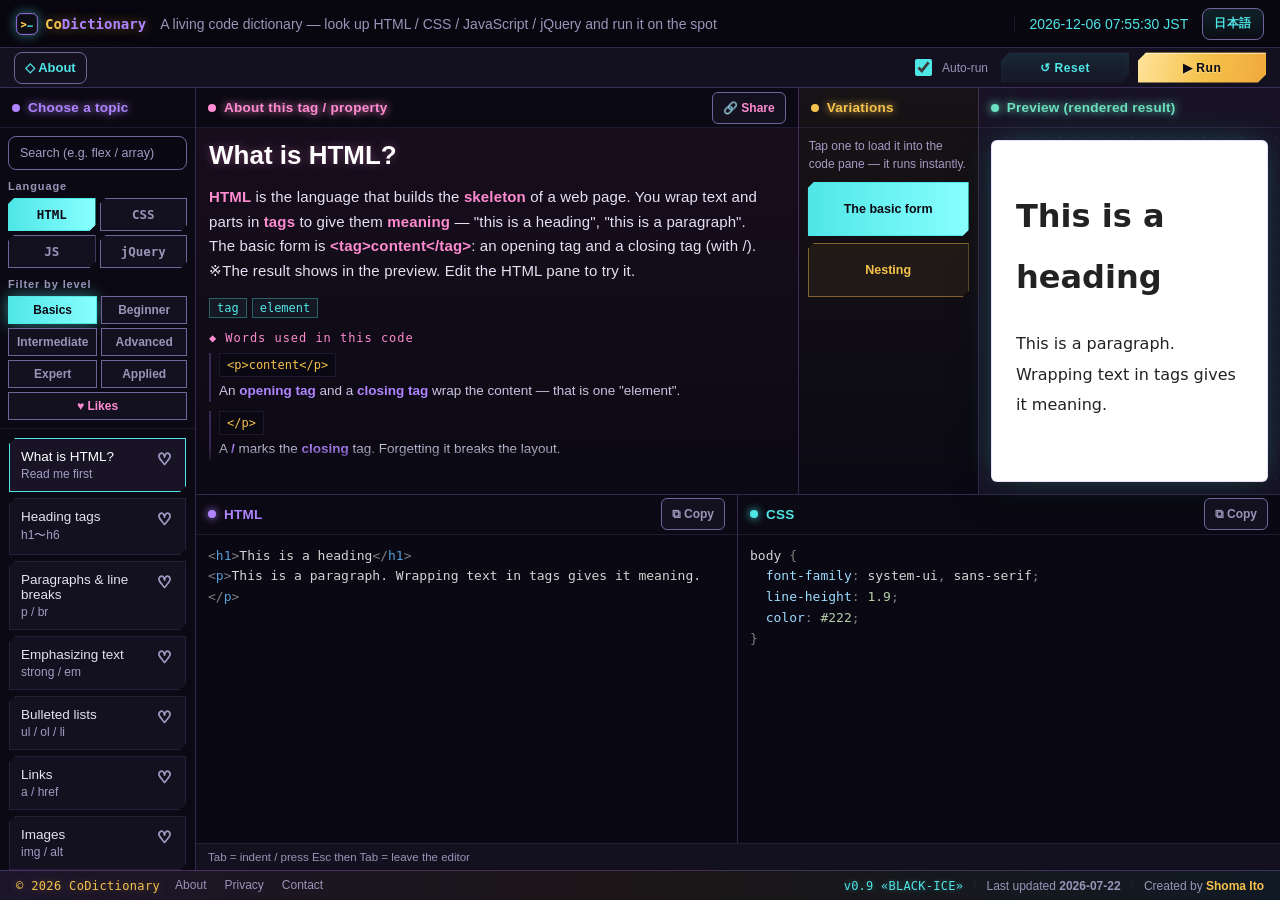
==== commit f55236ef: "fix: プライバシーポリシーの誤記を修正しアクセス解析を撤去 - 問い合わせ先の表記を Formspree から実体の SSGform に修正 - GoatCounter を全ページ(index/a" ====
--- a/index.html
+++ b/index.html
@@ -141,8 +141,5 @@
 <script src="js/jquery.js"></script>
 <script src="js/htmlcss_categories.js"></script>
 <script src="js/codictionary.js"></script>
-
-<!-- アクセス解析：GoatCounter（Cookie不使用・個人を特定しない）。要 goatcounter.com で codictionary を登録 -->
-<script data-goatcounter="https://codictionary.goatcounter.com/count" async src="//gc.zgo.at/count.js"></script>
 </body>
 </html>
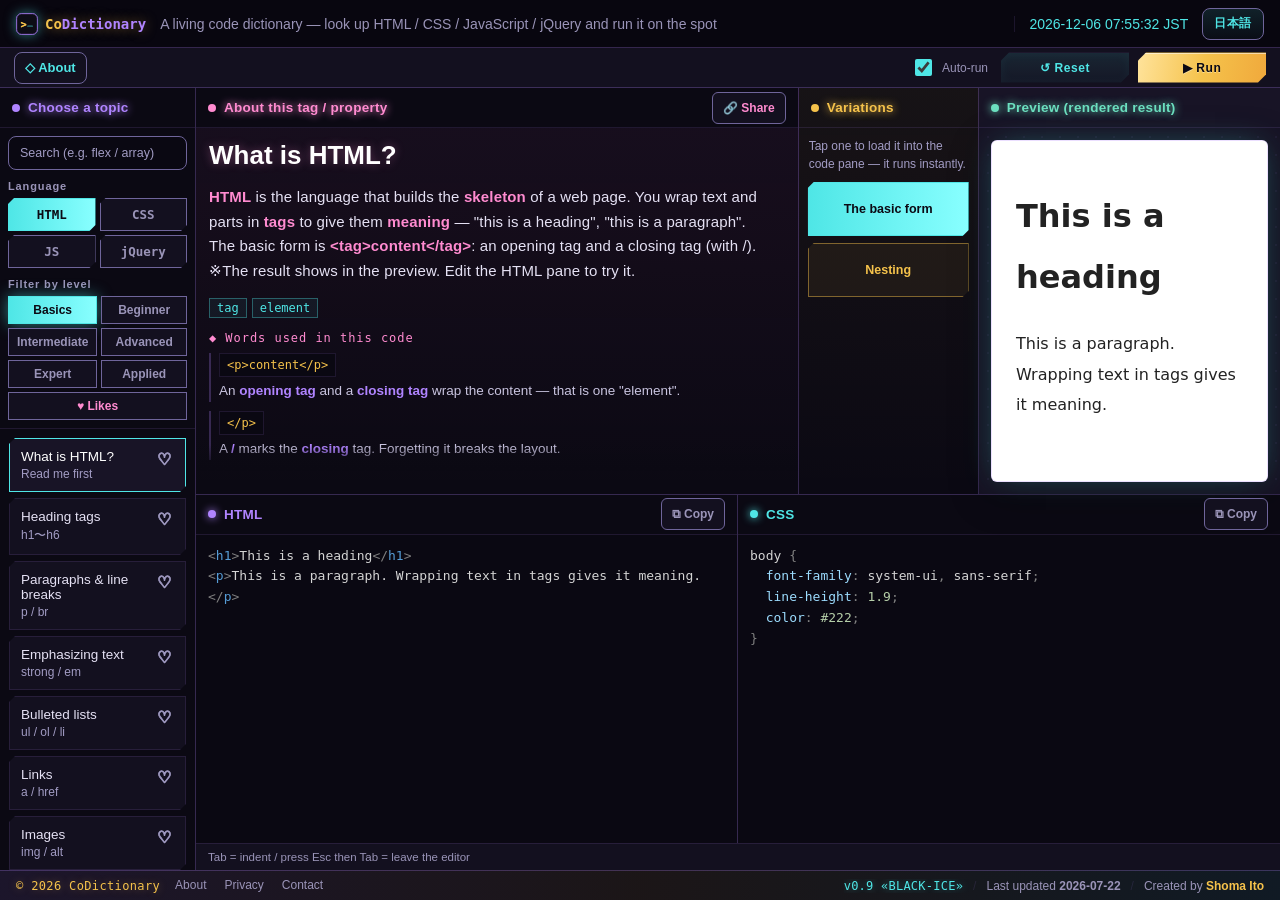
==== commit d8ee73f0: "feat: アクセス解析に Counter.dev を導入 - Counter.dev のタグ(Cookie不使用)を index/about/404 に設置 - プライバシーポリシーに Counte" ====
--- a/index.html
+++ b/index.html
@@ -141,5 +141,8 @@
 <script src="js/jquery.js"></script>
 <script src="js/htmlcss_categories.js"></script>
 <script src="js/codictionary.js"></script>
+
+<!-- アクセス解析：Counter.dev（Cookie不使用・個人を特定しない） -->
+<script src="https://cdn.counter.dev/script.js" data-id="51acfa4d-98ed-463c-8f8a-02055d8481c4" data-utcoffset="9"></script>
 </body>
 </html>
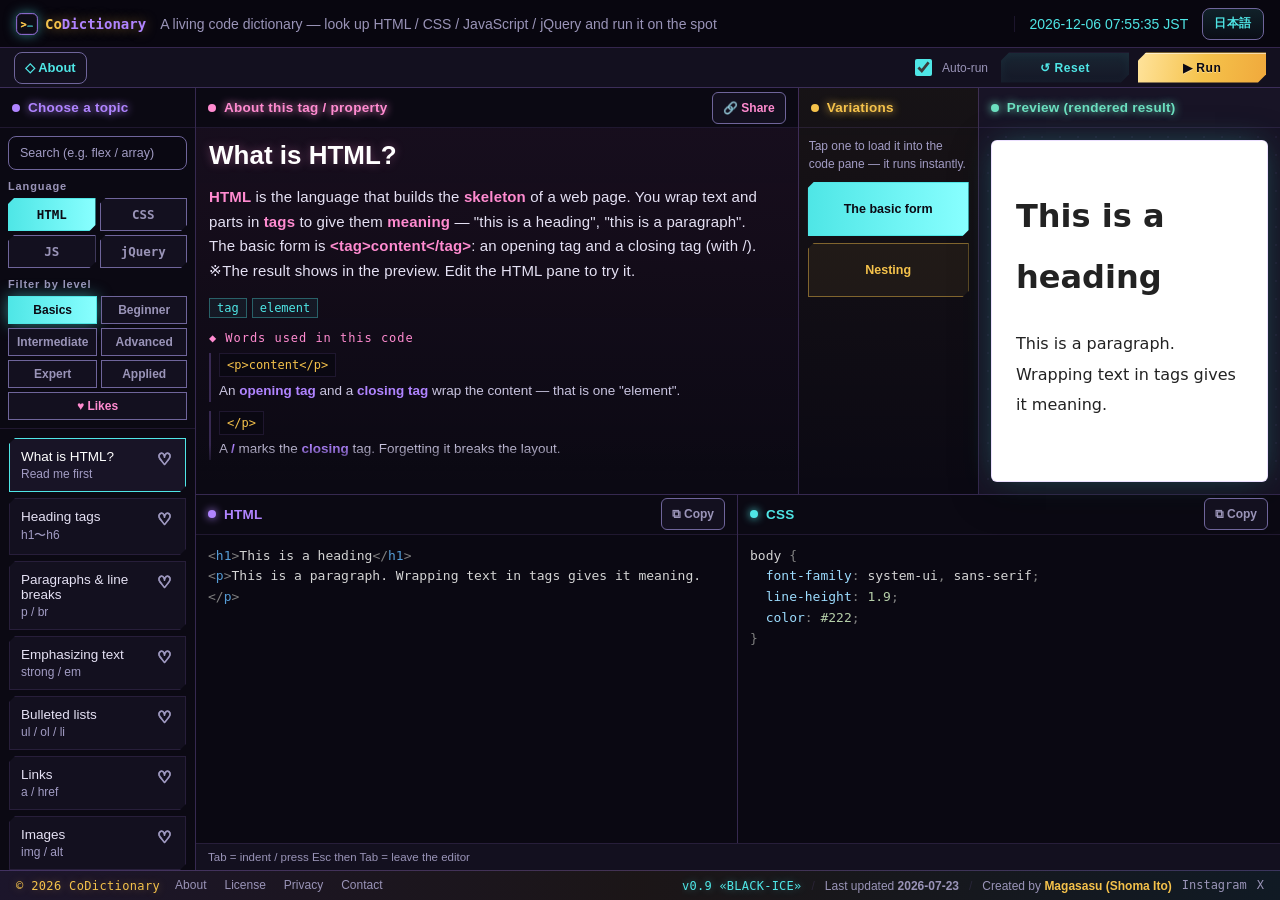
==== commit 692ea95e: "feat: ライセンス・クレジット節とSNSリンクを追加 - about.html に #license 節（コードは自由・文章は引用時クレジット必須）を追加 - フッターに Instagram / " ====
--- a/index.html
+++ b/index.html
@@ -123,15 +123,20 @@
   <span class="foot-copy">© 2026 CoDictionary</span>
   <nav class="foot-nav" aria-label="フッター">
     <a href="about.html" data-i18n="foot_about">このサイトについて</a>
+    <a href="about.html#license" data-i18n="foot_license">ライセンス</a>
     <a href="about.html#privacy" data-i18n="foot_privacy">プライバシー</a>
     <a href="about.html#contact" data-i18n="foot_contact">お問い合わせ</a>
   </nav>
   <span class="foot-right">
     <span class="foot-ver" id="footVer">v0.9 «BLACK-ICE»</span>
     <span class="foot-sep">/</span>
-    <span class="foot-upd"><span data-i18n="foot_upd">最終更新</span> <b id="lastUpdate">2026-07-22</b></span>
+    <span class="foot-upd"><span data-i18n="foot_upd">最終更新</span> <b id="lastUpdate">2026-07-23</b></span>
     <span class="foot-sep">/</span>
-    <span class="foot-author">Created by <b>Shoma Ito</b></span>
+    <span class="foot-author">Created by <b data-i18n="foot_author">マガサス（Shoma Ito）</b></span>
+    <span class="foot-sns">
+      <a href="https://www.instagram.com/magasasu719/" rel="me noopener" target="_blank">Instagram</a>
+      <a href="https://x.com/magasasu719" rel="me noopener" target="_blank">X</a>
+    </span>
   </span>
 </footer>
 
--- a/css/codictionary.css
+++ b/css/codictionary.css
@@ -300,6 +300,12 @@
   .ticker .foot-upd b{color:var(--dim);font-weight:700;}
   .ticker .foot-author{font-family:var(--jp);}
   .ticker .foot-author b{color:var(--gold);font-weight:700;}
+  .ticker .foot-sns{display:flex;align-items:center;gap:10px;flex:none;}
+  .ticker .foot-sns a{display:inline-flex;align-items:center;min-height:24px;
+    font-family:var(--mono);font-size:12px;color:var(--dim);text-decoration:none;
+    border-bottom:1px solid transparent;}
+  .ticker .foot-sns a:hover{color:var(--cyan);border-bottom-color:var(--cyan);}
+  .ticker .foot-sns a:focus-visible{outline:2px solid var(--cyan);outline-offset:2px;}
 
   /* ===== ネオン装飾（走査線なし・グローのみ） ===== */
   /* ヘッダー下端のネオンライン */
@@ -340,6 +346,8 @@
     .row-top{grid-template-columns:minmax(0,2fr) 172px minmax(0,1fr);}
     .row-bottom{grid-template-columns:172px minmax(0,1fr) minmax(0,1fr) minmax(0,1fr);}
     .tab{font-size:11.5px;padding:6px 4px;}
+    /* 1行に収まらない中間幅では、クレジット（名義・SNS）と最終更新を優先し版表示を落とす */
+    .ticker .foot-ver,.ticker .foot-ver + .foot-sep{display:none;}
   }
 
   /* --- タブレット（〜1024px）：全ペインを縦積み＋ページスクロール --- */
@@ -406,11 +414,13 @@
     /* --- フッター：中央寄せ3段スタックでおしゃれに（常に最下部） --- */
     .ticker{min-height:auto;flex-direction:column;flex-wrap:wrap;align-items:center;justify-content:center;text-align:center;gap:11px;padding:22px 16px 26px;
       background:linear-gradient(180deg,rgba(176,132,255,.09),rgba(79,230,230,.05),transparent);}
-    .ticker .foot-nav{order:1;gap:14px;}
+    /* リンクが4本になり狭い端末で溢れるため折り返す */
+    .ticker .foot-nav{order:1;gap:14px;flex-wrap:wrap;justify-content:center;}
     .ticker .foot-nav a{font-size:13.5px;border-bottom-color:var(--edge2);display:inline-flex;align-items:center;min-height:44px;padding:0 6px;}
     .header .about-link.header-about{min-height:40px;}
     .ticker .foot-copy{order:2;font-size:14px;}
     .ticker .foot-right{order:3;margin-left:0;flex-wrap:wrap;justify-content:center;gap:6px 10px;font-size:12.5px;}
+    .ticker .foot-sns a{min-height:44px;padding:0 6px;font-size:13px;border-bottom-color:var(--edge2);}
     /* --- 下段パネル：見出しタップで開閉するアコーディオン（既定は開いた状態） --- */
     .p-log .pane-toggle,.p-js .pane-toggle,.p-html .pane-toggle,.p-css .pane-toggle{cursor:pointer;user-select:none;}
     .p-log .phead .dot,.p-js .phead .dot,.p-html .phead .dot,.p-css .phead .dot{display:none;}
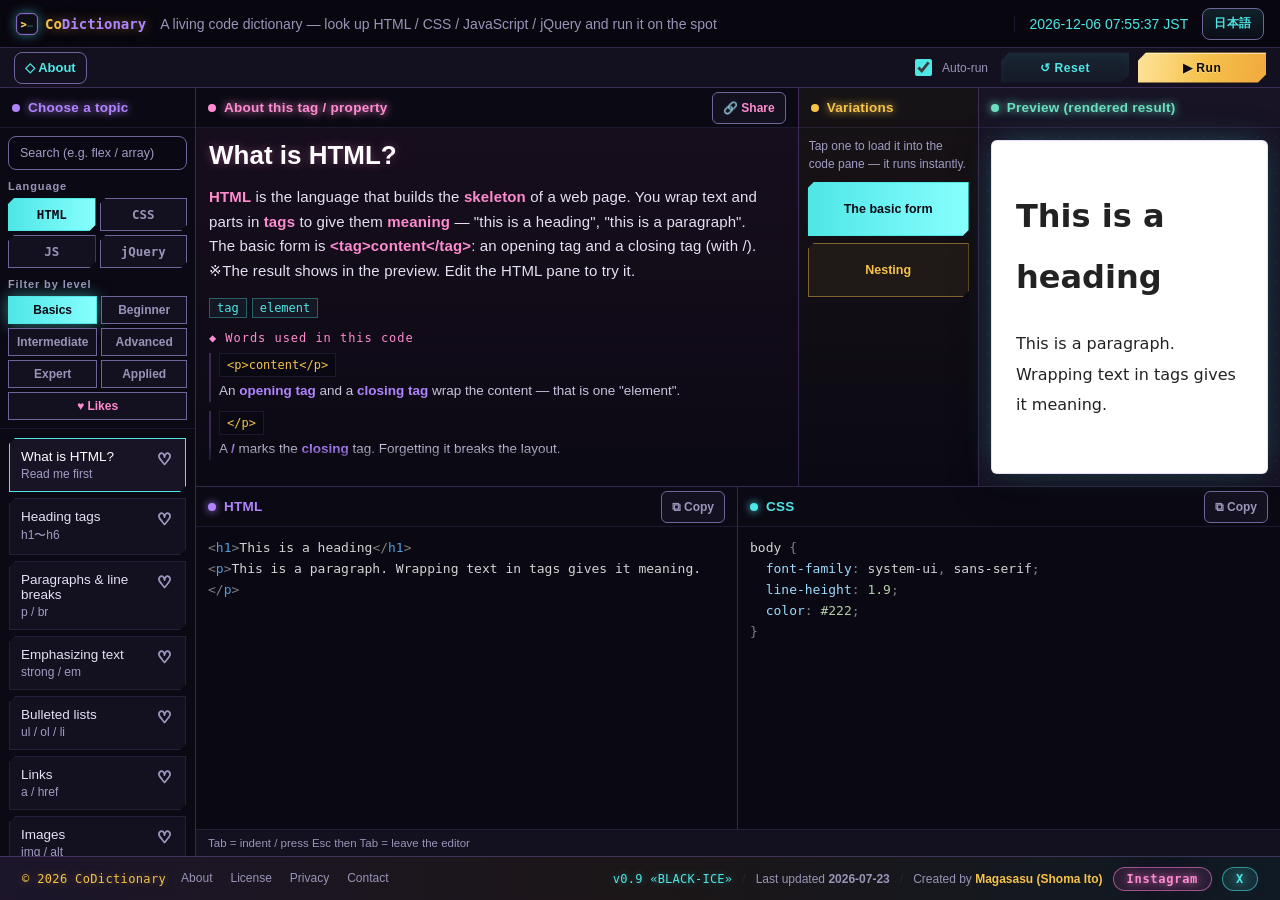
==== commit 9c8cf53f: "feat: OGP画像をCoDictionaryに刷新しSNSリンクをネオン化 - ogp.png（COCODOJO表記のまま）を作り直し ogp-v2.png として差し替え   SNS側の画像キャ" ====
--- a/index.html
+++ b/index.html
@@ -16,14 +16,14 @@
 <meta property="og:site_name" content="CoDictionary">
 <meta property="og:title" content="CoDictionary — 動くコード辞書">
 <meta property="og:description" content="HTML・CSS・JavaScript・jQuery を引いて、その場で動かして確かめられる無料のコード辞書。">
-<meta property="og:image" content="https://magasasu.github.io/codictionary/ogp.png">
+<meta property="og:image" content="https://magasasu.github.io/codictionary/ogp-v2.png">
 <meta property="og:image:width" content="1200">
 <meta property="og:image:height" content="630">
 <meta property="og:url" content="https://magasasu.github.io/codictionary/">
 <meta name="twitter:card" content="summary_large_image">
 <meta name="twitter:title" content="CoDictionary — 動くコード辞書">
 <meta name="twitter:description" content="HTML・CSS・JavaScript・jQuery を引いて、その場で動かして確かめられる無料のコード辞書。">
-<meta name="twitter:image" content="https://magasasu.github.io/codictionary/ogp.png">
+<meta name="twitter:image" content="https://magasasu.github.io/codictionary/ogp-v2.png">
 <link rel="stylesheet" href="css/codictionary.css"></head>
 <body>
 
@@ -134,8 +134,8 @@
     <span class="foot-sep">/</span>
     <span class="foot-author">Created by <b data-i18n="foot_author">マガサス（Shoma Ito）</b></span>
     <span class="foot-sns">
-      <a href="https://www.instagram.com/magasasu719/" rel="me noopener" target="_blank">Instagram</a>
-      <a href="https://x.com/magasasu719" rel="me noopener" target="_blank">X</a>
+      <a class="sns-ig" href="https://www.instagram.com/magasasu719/" rel="me noopener" target="_blank">Instagram</a>
+      <a class="sns-x" href="https://x.com/magasasu719" rel="me noopener" target="_blank">X</a>
     </span>
   </span>
 </footer>
--- a/css/codictionary.css
+++ b/css/codictionary.css
@@ -285,7 +285,8 @@
   .log .idle{color:var(--dim2);}
 
   /* ===== 最下部フッター（著作権／版・更新・製作者） ===== */
-  .ticker{min-height:30px;flex:none;display:flex;align-items:center;gap:12px;padding:0 16px;overflow:hidden;white-space:nowrap;
+  /* SNSチップのネオンが上下左右で切れないよう、帯の高さと左右余白を確保する（overflow:hidden がグローを刈る） */
+  .ticker{min-height:44px;flex:none;display:flex;align-items:center;gap:12px;padding:0 22px;overflow:hidden;white-space:nowrap;
       border-top:1px solid var(--edge);background:linear-gradient(90deg,rgba(176,132,255,.10),rgba(245,194,74,.07),rgba(79,230,230,.08));}
   .ticker .foot-copy{font-family:var(--mono);font-size:12px;color:var(--gold);letter-spacing:.03em;text-shadow:0 0 8px rgba(245,194,74,.35);}
   .ticker .foot-nav{display:flex;align-items:center;gap:12px;}
@@ -293,19 +294,36 @@
   .ticker .foot-nav a{display:inline-flex;align-items:center;min-height:24px;padding:0 3px;font-family:var(--jp);font-size:12px;color:var(--dim);text-decoration:none;border-bottom:1px solid transparent;}
   .ticker .foot-nav a:hover{color:var(--cyan);border-bottom-color:var(--cyan);}
   .ticker .foot-nav a:focus-visible{outline:2px solid var(--cyan);outline-offset:2px;}
-  .ticker .foot-right{margin-left:auto;display:flex;align-items:center;gap:10px;min-width:0;font-size:12px;color:var(--dim);overflow:hidden;}
+  /* 省略記号は .foot-upd 側で効かせる。ここで hidden にするとチップのグローが切れる */
+  .ticker .foot-right{margin-left:auto;display:flex;align-items:center;gap:10px;min-width:0;font-size:12px;color:var(--dim);}
   .ticker .foot-ver{font-family:var(--mono);color:var(--cyan);letter-spacing:.02em;text-shadow:0 0 8px rgba(79,230,230,.4);}
   .ticker .foot-sep{color:var(--edge2);}
   .ticker .foot-upd{font-family:var(--jp);font-variant-numeric:tabular-nums;overflow:hidden;text-overflow:ellipsis;}
   .ticker .foot-upd b{color:var(--dim);font-weight:700;}
   .ticker .foot-author{font-family:var(--jp);}
   .ticker .foot-author b{color:var(--gold);font-weight:700;}
+  /* SNS：ネオンのチップ（Instagram=ピンク／X=シアン）。フッターの中で最も目立たせる */
   .ticker .foot-sns{display:flex;align-items:center;gap:10px;flex:none;}
-  .ticker .foot-sns a{display:inline-flex;align-items:center;min-height:24px;
-    font-family:var(--mono);font-size:12px;color:var(--dim);text-decoration:none;
-    border-bottom:1px solid transparent;}
-  .ticker .foot-sns a:hover{color:var(--cyan);border-bottom-color:var(--cyan);}
+  .ticker .foot-sns a{display:inline-flex;align-items:center;min-height:24px;padding:3px 13px;
+    font-family:var(--mono);font-size:12px;font-weight:800;letter-spacing:.06em;
+    text-decoration:none;border-radius:999px;transition:color .18s,transform .18s,border-color .18s,box-shadow .18s;}
+  .ticker .foot-sns .sns-ig{color:var(--pink);border:1px solid rgba(255,139,208,.55);background:rgba(244,91,214,.10);
+    text-shadow:0 0 10px rgba(255,139,208,.85),0 0 22px rgba(244,91,214,.5);
+    animation:snsGlowIg 3.4s ease-in-out infinite;}
+  .ticker .foot-sns .sns-x{color:var(--cyan);border:1px solid rgba(79,230,230,.55);background:rgba(79,230,230,.10);
+    text-shadow:0 0 10px rgba(79,230,230,.85),0 0 22px rgba(79,230,230,.5);
+    animation:snsGlowX 3.4s ease-in-out infinite .8s;}
+  .ticker .foot-sns a:hover{color:#fff;transform:translateY(-1px);}
+  .ticker .foot-sns .sns-ig:hover{border-color:var(--pink);box-shadow:0 0 26px rgba(244,91,214,.8),inset 0 0 16px rgba(244,91,214,.28);}
+  .ticker .foot-sns .sns-x:hover{border-color:var(--cyan);box-shadow:0 0 26px rgba(79,230,230,.8),inset 0 0 16px rgba(79,230,230,.28);}
   .ticker .foot-sns a:focus-visible{outline:2px solid var(--cyan);outline-offset:2px;}
+  /* 呼吸するグロー。動きを減らす設定では上の 2.3.3 ブロックで自動的に止まる */
+  @keyframes snsGlowIg{
+    0%,100%{box-shadow:0 0 12px rgba(244,91,214,.32),inset 0 0 12px rgba(244,91,214,.12);}
+    50%{box-shadow:0 0 24px rgba(244,91,214,.7),inset 0 0 16px rgba(244,91,214,.24);}}
+  @keyframes snsGlowX{
+    0%,100%{box-shadow:0 0 12px rgba(79,230,230,.32),inset 0 0 12px rgba(79,230,230,.12);}
+    50%{box-shadow:0 0 24px rgba(79,230,230,.7),inset 0 0 16px rgba(79,230,230,.24);}}
 
   /* ===== ネオン装飾（走査線なし・グローのみ） ===== */
   /* ヘッダー下端のネオンライン */
@@ -420,7 +438,7 @@
     .header .about-link.header-about{min-height:40px;}
     .ticker .foot-copy{order:2;font-size:14px;}
     .ticker .foot-right{order:3;margin-left:0;flex-wrap:wrap;justify-content:center;gap:6px 10px;font-size:12.5px;}
-    .ticker .foot-sns a{min-height:44px;padding:0 6px;font-size:13px;border-bottom-color:var(--edge2);}
+    .ticker .foot-sns a{min-height:44px;padding:0 18px;font-size:13.5px;}
     /* --- 下段パネル：見出しタップで開閉するアコーディオン（既定は開いた状態） --- */
     .p-log .pane-toggle,.p-js .pane-toggle,.p-html .pane-toggle,.p-css .pane-toggle{cursor:pointer;user-select:none;}
     .p-log .phead .dot,.p-js .phead .dot,.p-html .phead .dot,.p-css .phead .dot{display:none;}
